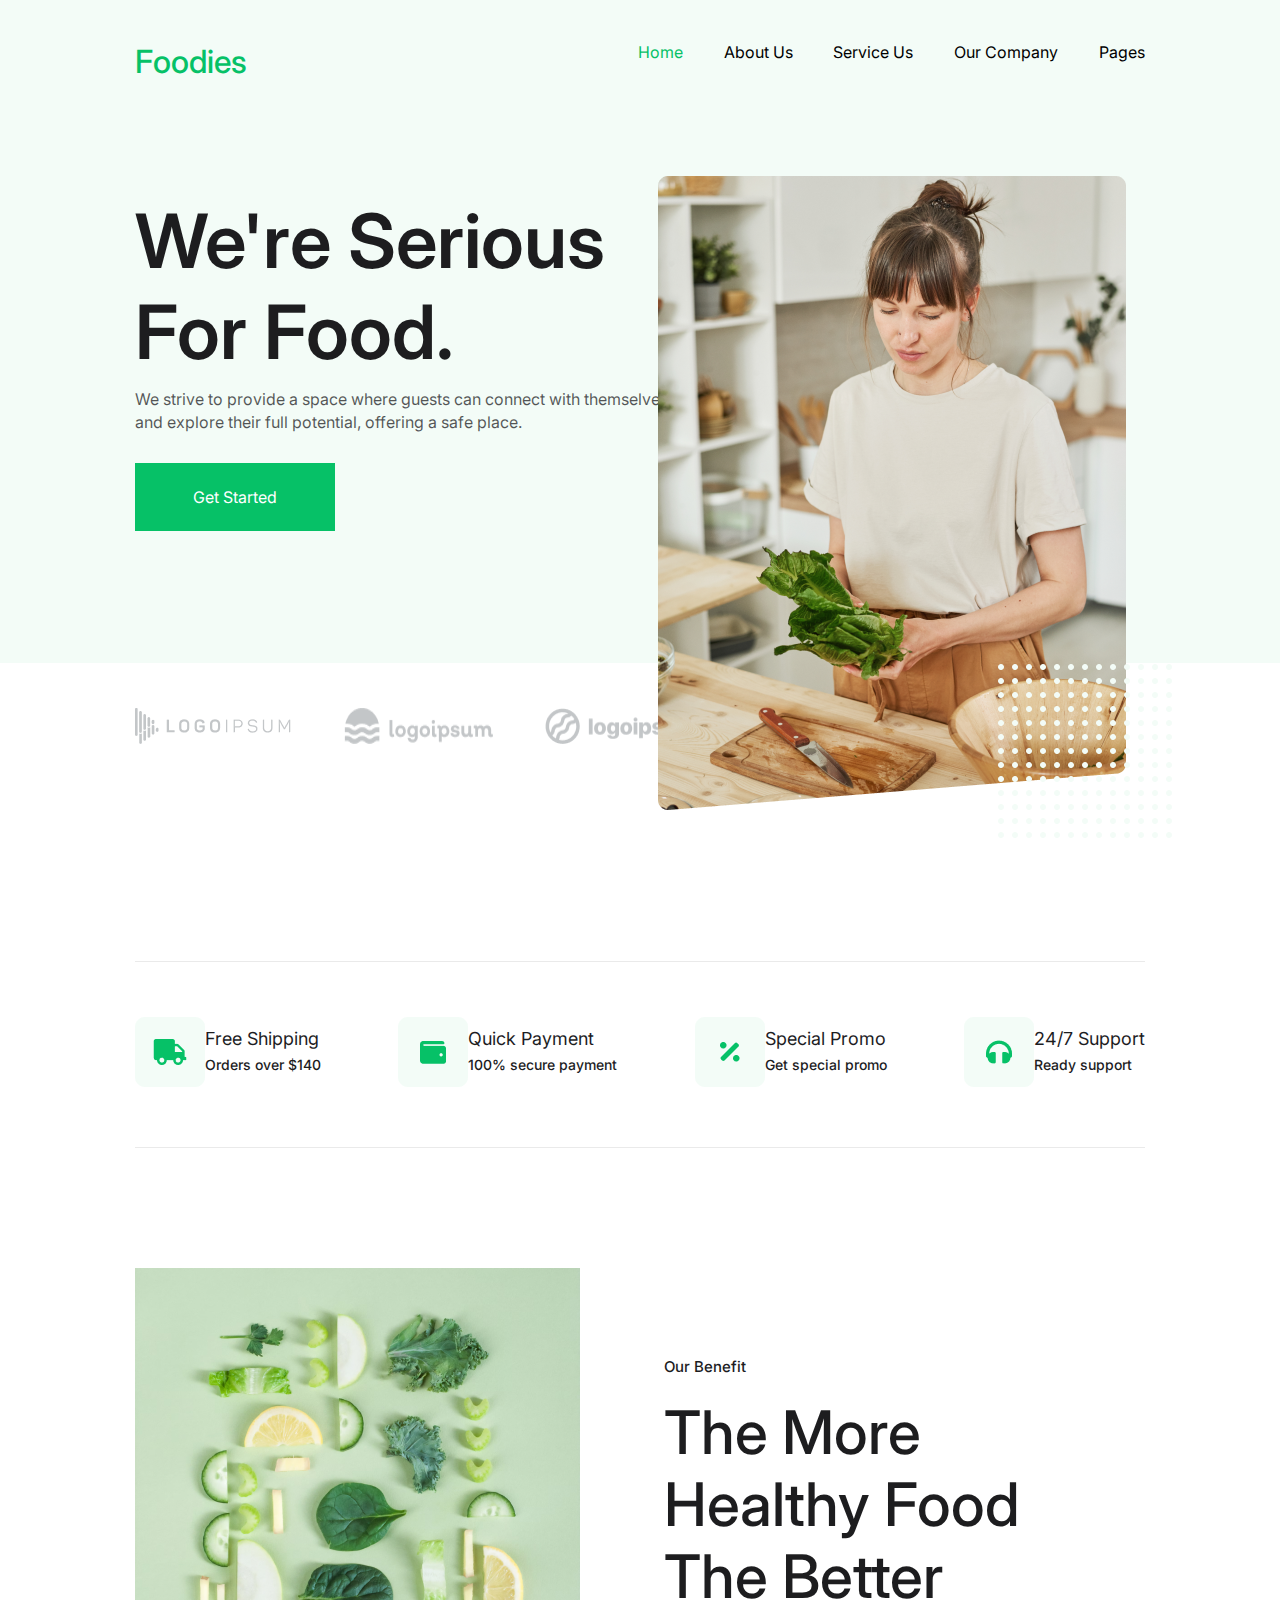
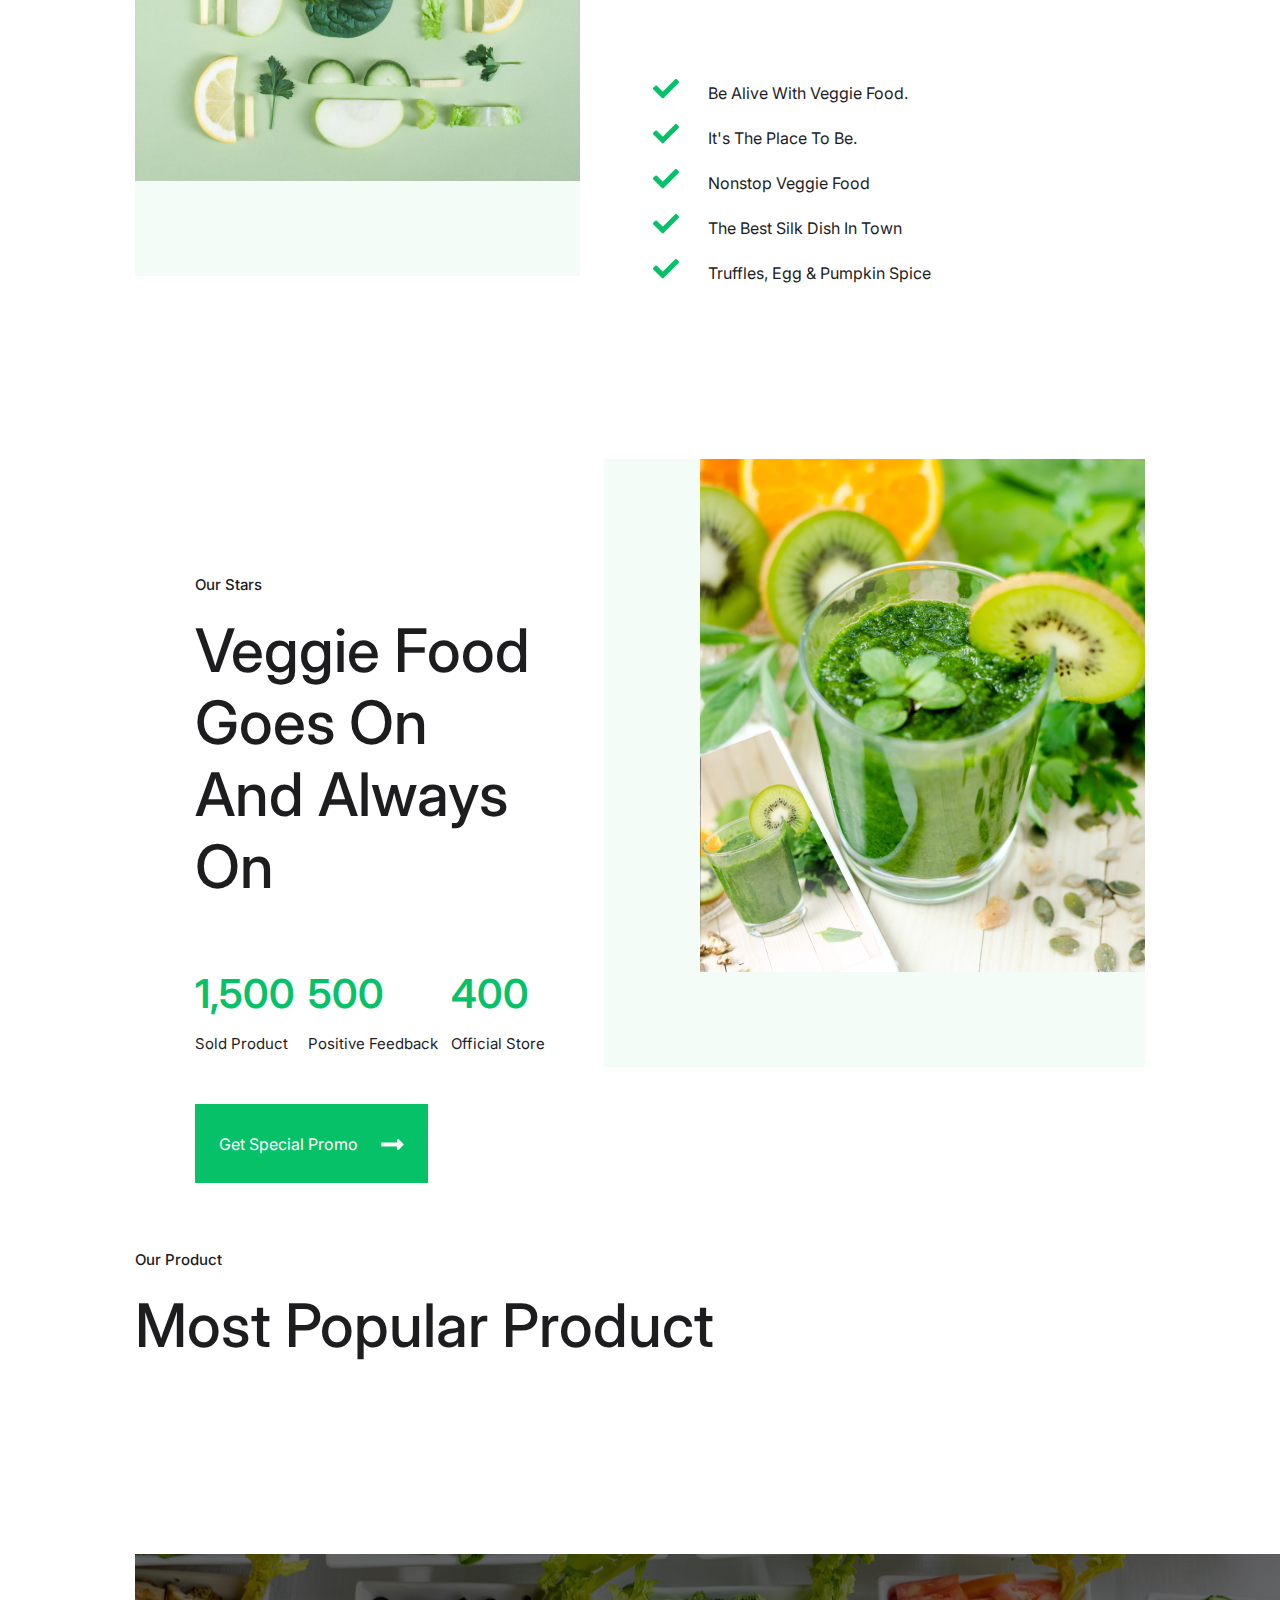
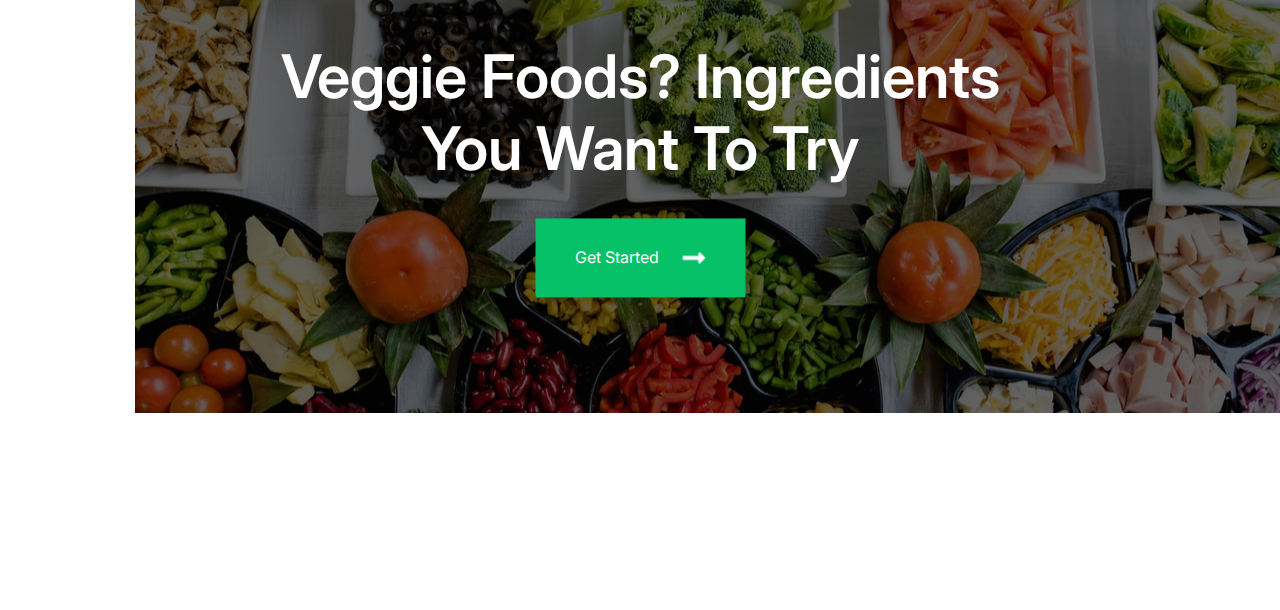
==== daily_task_06-09-2024/index.html @ 91a48ac3 "6th september 50% done" ====
<!DOCTYPE html>
<html lang="en">
  <head>
    <meta charset="UTF-8" />
    <meta name="viewport" content="width=device-width, initial-scale=1.0" />
    <link rel="preconnect" href="https://fonts.googleapis.com" />
    <link rel="preconnect" href="https://fonts.gstatic.com" crossorigin />
    <link
      href="https://fonts.googleapis.com/css2?family=Inter:ital,opsz,wght@0,14..32,100..900;1,14..32,100..900&display=swap"
      rel="stylesheet"
    />

    <link rel="stylesheet" href="style.css" />
    <title>Foodies</title>
  </head>

  <body>
    <div class="background"></div>
    <!-- this gives the light blue background on hero  -->

    <!-- ****************** Hero section -->
    <div class="hero">
      <nav>
        <div class="logo">Foodies</div>
        <div class="siteNavigation">
          <ul>
            <li>Home</li>
            <li>About Us</li>
            <li>Service Us</li>
            <li>Our Company</li>
            <li>Pages</li>
          </ul>
        </div>
      </nav>

      <div class="heroContent">
        <div class="heroLeftSide">
          <h1>We're Serious For Food.</h1>
          <p>
            We strive to provide a space where guests can connect with
            themselves and explore their full potential, offering a safe place.
          </p>
          <button>Get Started</button>

          <div class="brandLogos">
            <img src="./assets/Group-1.png" alt="" />
            <img src="./assets/Group-2.png" alt="" />
            <img src="./assets/Group-3.png" alt="" />
          </div>
        </div>

        <div class="heroRightSide">
          <div class="imageContainer">
            <img src="./assets/woman-cooking.png" alt="" id="cookingWoman" />
            <div>
              <img src="./assets/Polcadot.png" alt="" id="dots" />
            </div>
          </div>
          <div>
            <!-- this area is for rating over the hero image -->
          </div>
          <div></div>
          <div></div>
        </div>
      </div>
    </div>

    <!-- ****************** Feature section -->
    <div class="features">
      <div class="singleFeature">
        <div>
          <img src="./assets/Icon-truck.png" alt="" />
        </div>
        <div>
          <h3 class="featureHead">Free Shipping</h3>
          <p>Orders over $140</p>
        </div>
      </div>

      <div class="singleFeature">
        <div><img src="./assets/Icon-wallet.png" alt="" /></div>
        <div>
          <h3 class="featureHead">Quick Payment</h3>
          <p>100% secure payment</p>
        </div>
      </div>

      <div class="singleFeature">
        <div><img src="./assets/Icon-percentage.png" alt="" /></div>
        <div>
          <h3 class="featureHead">Special Promo</h3>
          <p>Get special promo</p>
        </div>
      </div>

      <div class="singleFeature">
        <div><img src="./assets/Icon-headphone.png" alt="" /></div>
        <div>
          <h3 class="featureHead">24/7 Support</h3>
          <p>Ready support</p>
        </div>
      </div>
    </div>

    <!-- ****************** Our Benefit Section -->
    <div class="ourBenefit">
      <div class="benefitLeft">
        <img src="./assets/food-ourBenefit.png" alt="" />
      </div>
      <div class="benefitRight">
        <p class="sectionName">Our Benefit</p>
        <h2 class="sectionHead">The More Healthy Food The Better</h2>
        <ul class="sectionPoints">
          <li>Be Alive With Veggie Food.</li>
          <li>It's The Place To Be.</li>
          <li>Nonstop Veggie Food</li>
          <li>The Best Silk Dish In Town</li>
          <li>Truffles, Egg & Pumpkin Spice</li>
        </ul>
      </div>
    </div>

    <!-- ****************** Our Stars Section -->
    <div class="ourStars">
      <div class="starsRight">
        <img src="./assets/food-ourStars.png" alt="" />
      </div>
      <div class="starsLeft">
        <p class="sectionName">Our Stars</p>
        <h2 class="sectionHead">Veggie Food Goes On And Always On</h2>
        <div class="productAndFeedback">
          <div>
            <p class="feedbackHighlight">1,500</p>
            <p class="feedbackText">Sold Product</p>
          </div>

          <div>
            <p class="feedbackHighlight">500</p>
            <p class="feedbackText">Positive Feedback</p>
          </div>

          <div>
            <p class="feedbackHighlight">400</p>
            <p class="feedbackText">Official Store</p>
          </div>
        </div>
        <button class="getPromoBtn">Get Special Promo</button>
      </div>
    </div>

    <!-- ****************** Our Features Section -->
    <div class="ourFeature"></div>

    <!-- ****************** Our Product Section -->
    <div class="ourProduct">
      <p class="sectionName">Our Product</p>
      <h2 class="sectionHead">Most Popular Product</h2>

      <!-- $$$$$$$ ami eikhane kaj kortesi ekhn -->
    </div>

    <!-- ****************** Before Footer -->
    <div class="beforeFooterAd">
      <img src="./assets/veggie-banner.png" alt="" />
      <div class="bannerContent">
        <p class="footerAdText">Veggie Foods? Ingredients You Want To Try</p>
        <div>
          <button>Get Started</button>
        </div>
      </div>
    </div>
  </body>
</html>
---- daily_task_06-09-2024/style.css ----
:root {
  --primaryColor: #06c167;
  --backgroundColor: #f3fcf7;
  --textColor: #1d1d1f;
  --landingWidth: 73.12rem;
}

* {
  margin: 0;
  padding: 0;
  font-family: Inter, sans-serif;
  z-index: 50;
}

body {
  margin: 2.63rem 8.44rem;
}

.background {
  background-color: var(--backgroundColor);
  /* background-size: 100% 41.4375rem; */
  position: absolute;
  top: 0;
  left: 0;
  height: 41.4375rem;
  width: 100%;
  z-index: 0;
}

/* ************************* primary setup end */

/* ************************* navbar styling start */
nav {
  display: flex;
  justify-content: space-between;
}

.logo {
  font-weight: 500;
  font-size: 2rem;
  color: var(--primaryColor);
}

.siteNavigation ul {
  display: flex;
  list-style: none;
  font-weight: 400;
  font-size: 1rem;
  width: 31.69rem;
  justify-content: space-between;
}

li {
  cursor: pointer;
}

li:nth-child(1) {
  color: var(--primaryColor);
}
/* ************************* nav styling ends here */

/* ************************* hero styling start here */

.hero {
  height: 49.875rem;
  max-width: var(--landingWidth);
  margin: 0 auto;
}

.heroContent {
  display: flex;
}

.heroLeftSide {
  width: 50%;
}

.heroContent h1 {
  width: 33.3125rem;
  font-size: 4.6875rem;
  font-style: normal;
  font-weight: 600;
  color: var(--textColor);
  margin-top: 7.12rem;
}

.heroContent p {
  width: 33.3125rem;
  color: rgba(29, 29, 31, 0.75);
  font-family: Inter;
  font-size: 1rem;
  font-style: normal;
  font-weight: 400;
  line-height: 142.4%; /* 1.424rem */

  margin: 0.69rem 0 1.87rem;
}

.heroContent button {
  border: none;

  /* button background */
  background-color: var(--primaryColor);
  width: 12.5rem;
  height: 4.25rem;
  flex-shrink: 0;

  /* button text */
  color: #fff;
  font-family: Inter;
  font-size: 1rem;
  font-style: normal;
  font-weight: 400;
  line-height: normal;
}

.heroContent button:hover {
  cursor: pointer;
}

.brandLogos {
  width: 35rem;
  display: flex;
  justify-content: space-between;
  margin: 8.19rem 0 3.32rem 0;
  padding: 2.88rem 0;
}

.heroRightSide {
  width: 50%;
}

.imageContainer {
  /* width: 100%; */
  width: 29.25rem;
  height: 39.625rem;
  flex-shrink: 0;
  width: fit-content;
  margin: 5.94rem auto;
}

#cookingWoman {
  /* z-index: 20; */
  flex-shrink: 0;
}

#dots {
  /* background-color: #06c167; */
  z-index: 30;
  position: relative;

  top: auto;
  left: 340px;
  /* right: -50px; */
  bottom: 150px;
}

/* ************************* hero styling ends here */

.features {
  max-width: var(--landingWidth);
  margin: 7.53rem auto;
  height: 11.5625rem;
  flex-shrink: 0;
  border-top: 1.5px solid #70707026;
  border-bottom: 1.5px solid #70707026;

  display: flex;
  justify-content: space-between;
  align-items: center;
}

.singleFeature {
  display: flex;
  align-items: center;
  color: var(--textColor);
}

.singleFeature p {
  font-size: 0.875rem;
  font-weight: 500;
  margin: 0.44rem 0;
}

.featureHead {
  font-size: 1.125rem;
  font-weight: 400;
}

/* ************************* hero styling ends here */

/* ************************* benefit styling starts here */
.ourBenefit {
  max-width: var(--landingWidth);
  margin: 0 auto;
  height: 38rem;
  display: flex;
}

.benefitLeft {
  width: 46.5%;
  height: 100%;
  background-color: var(--backgroundColor);
}

.benefitLeft img {
  display: flex;
  margin: 0 auto;
}

.benefitRight {
  width: 53.5%;
  margin: 5.56rem 5.25rem;
}

.sectionName {
  color: var(--textColor);
  font-family: Inter;
  font-size: 0.9375rem;
  font-style: normal;
  font-weight: 500;
  line-height: normal;
}

.sectionHead {
  color: #1d1d1f;
  font-family: Inter;
  font-size: 3.75rem;
  font-style: normal;
  font-weight: 500;
  line-height: normal;

  margin: 1.25rem 0 4.19rem 0;
  /* width: 33.5625rem; */
}

.sectionPoints li {
  color: #1d1d1f;
  font-size: 1rem;
  font-weight: 400;

  margin: 1.31rem 1.38rem;
  list-style: url("./assets/Icon-awesome-check.png");
  padding-left: 1.38rem;
}

.sectionPoints li ::marker {
  margin: 50px;
}
/* ************************* benefit styling ends here */

/* ************************* stars styling starts here */
.ourStars {
  max-width: var(--landingWidth);
  margin: 11.44rem auto;
  height: 38rem;
  display: flex;
  flex-direction: row-reverse;
}

.starsRight {
  width: 33.8125rem;
  height: 38rem;
  background-color: var(--backgroundColor);
  flex-shrink: 0;
}

.starsRight img {
  display: flex;
  margin-left: auto;
  width: 27.8125rem;
  height: 32.0625rem;
  flex-shrink: 0;
}

.starsLeft {
  width: 53.5%;
  margin: 7.25rem 3.69rem 3.44rem 3.75rem;
}

.productAndFeedback {
  display: flex;
  justify-content: space-between;
}

.feedbackHighlight {
  color: var(--primaryColor);
  font-size: 2.5rem;
  font-style: normal;
  font-weight: 600;
}

.feedbackText {
  color: var(--textColor);
  font-size: 0.9375rem;
  font-style: normal;
  font-weight: 400;

  margin-top: 1rem;
  margin-bottom: 3.19rem;
}

.getPromoBtn {
  border: none;

  width: 14.5625rem;
  height: 4.9375rem;
  flex-shrink: 0;

  background-color: var(--primaryColor);
  color: #fff;
  font-size: 1rem;
  font-style: normal;
  font-weight: 400;
}

.getPromoBtn::after,
.beforeFooterAd button::after {
  margin-left: 1.47rem;
  content: url("./assets/Icon-awesome-long-arrow-alt-right.png");
}

/* ************************* feature styling starts here */
.ourFeature {
  max-width: var(--landingWidth);
  background: #000;
}

/* ************************* Our Product styling starts here */
.ourProduct{
  max-width: var(--landingWidth);
  margin: 0 auto;
  
}


/* ************************* footer ad styling starts here */
.beforeFooterAd {
  max-width: var(--landingWidth);
  margin: 12.06rem auto;

  position: relative;
}

.footerAdText {
  color: #fff;

  text-align: center;
  font-size: 3.75rem;
  font-style: normal;
  font-weight: 600;
  width: 49.9375rem;
}

.bannerContent {
  position: absolute;
  top: 50%;
  left: 50%;
  transform: translate(-50%, -50%);
  margin: 0 auto;
  width: fit-content;
}

.beforeFooterAd button {
  color: #fff;
  background-color: var(--primaryColor);

  font-size: 1rem;
  font-style: normal;
  font-weight: 400;

  width: 13.125rem;
  height: 4.9375rem;
  flex-shrink: 0;
  border: none;

  display: flex;
  justify-content: center;
  align-items: center;
  margin: 2.13rem auto;
}
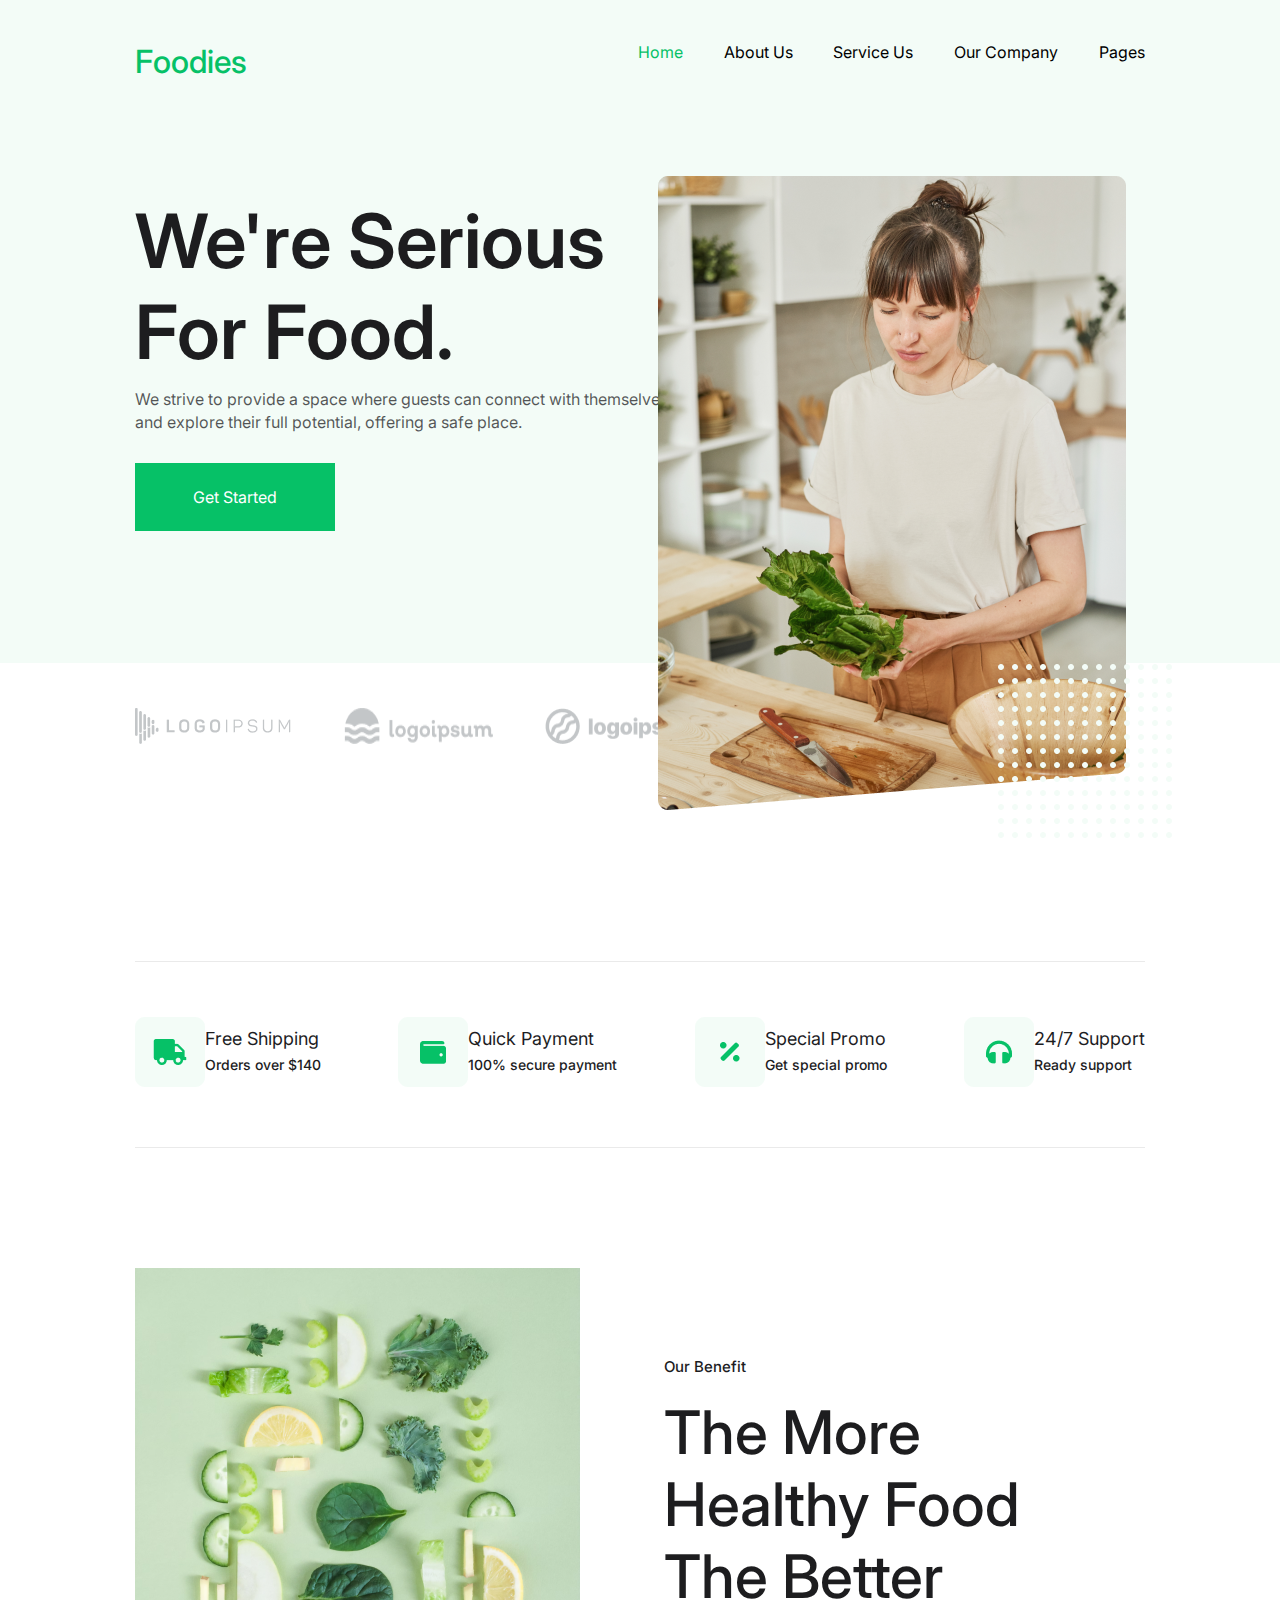
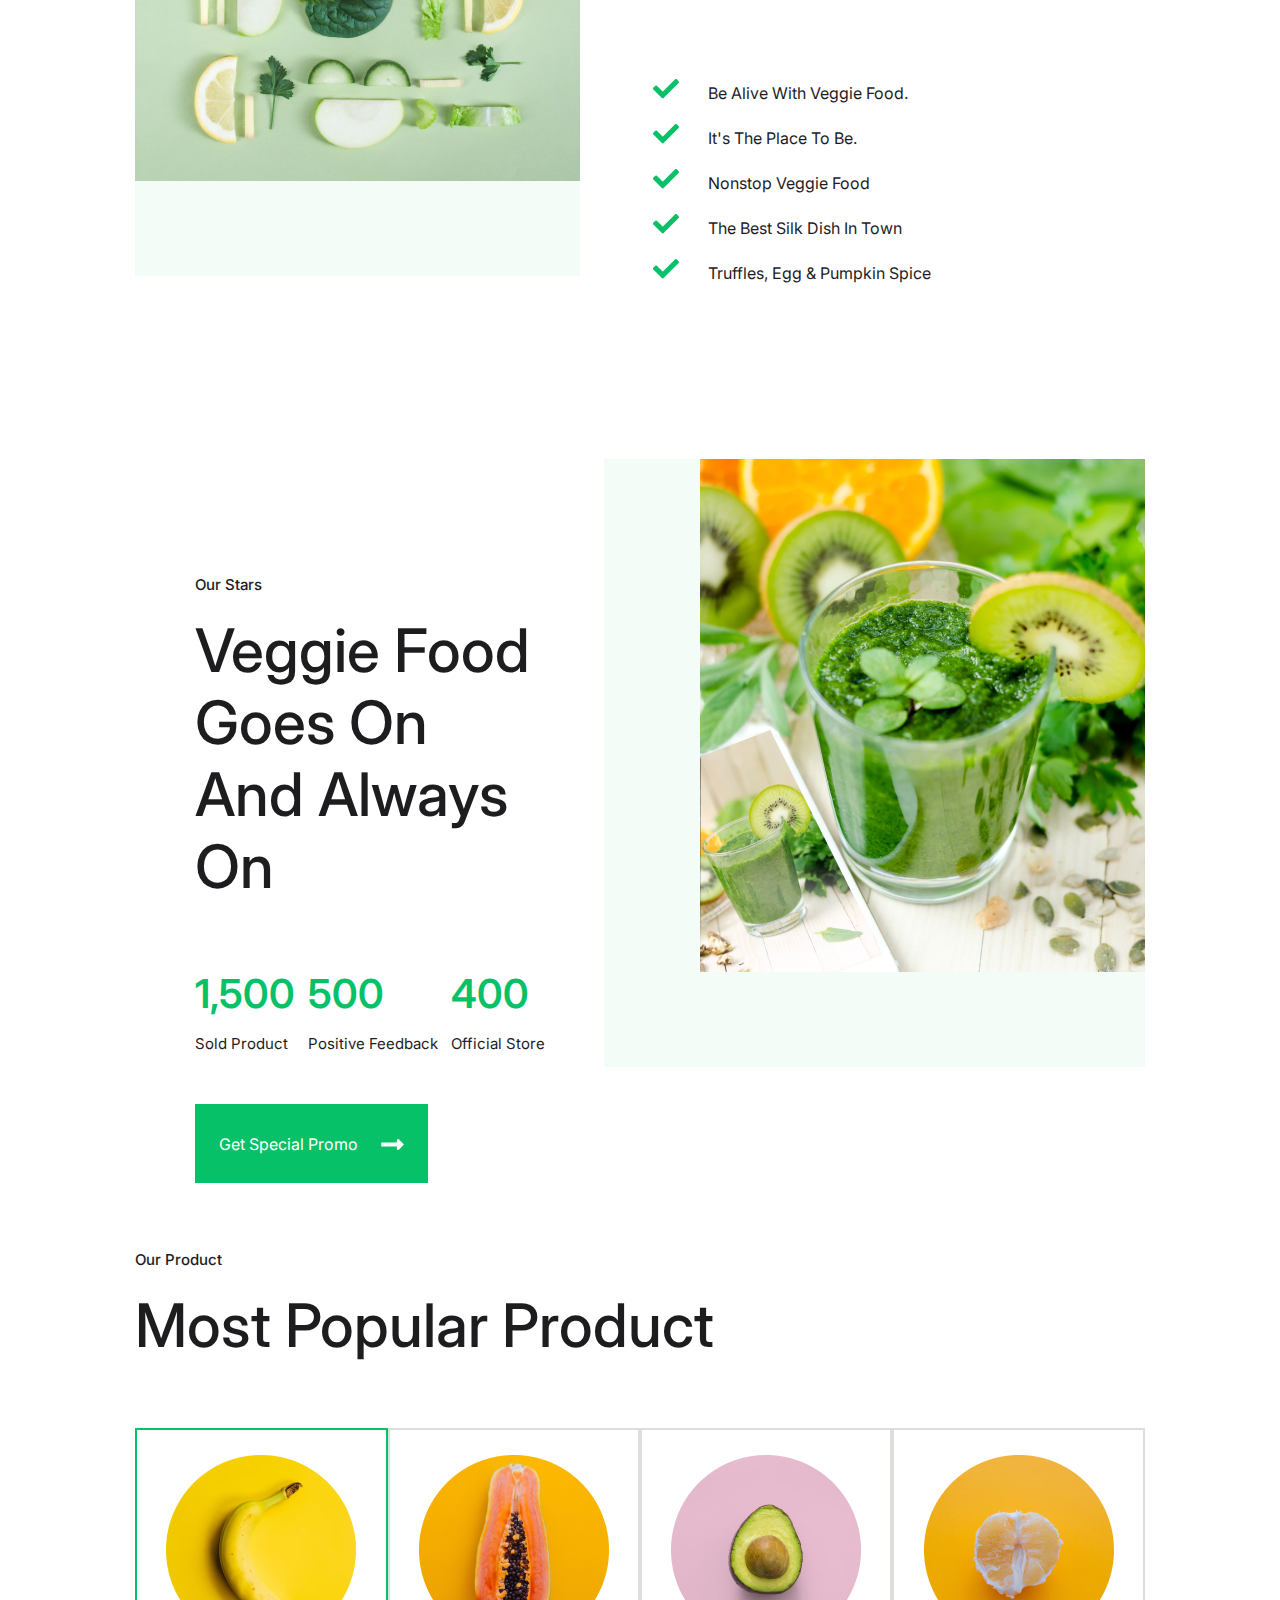
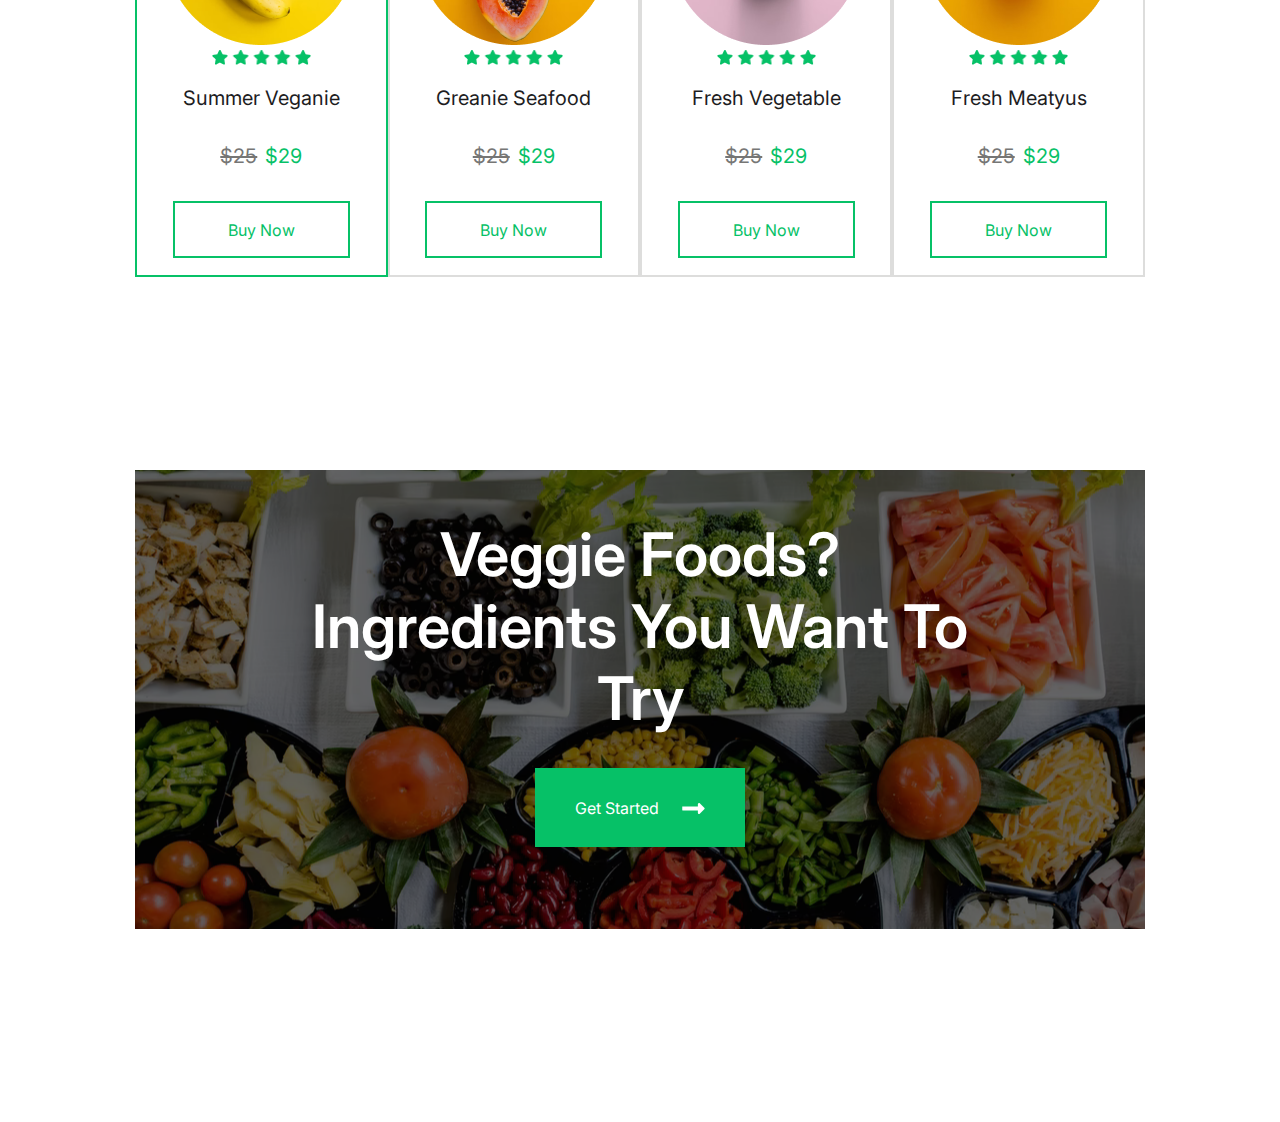
==== commit f6b1a003: "products styling done" ====
--- a/daily_task_06-09-2024/index.html
+++ b/daily_task_06-09-2024/index.html
@@ -155,13 +155,54 @@
     <div class="ourProduct">
       <p class="sectionName">Our Product</p>
       <h2 class="sectionHead">Most Popular Product</h2>
-
-      <!-- $$$$$$$ ami eikhane kaj kortesi ekhn -->
+      
+      <div class="products">
+        <div class="singleProduct">
+          <img src="./assets/banana-round.png" alt="" class="productImage">
+          <img src="./assets/Star.png" alt="" class="starIcon">
+          <p class="productName">Summer Veganie</p>
+          <p class="price">
+            <span class="oldPrice">$25</span><span class="presentPrice">$29</span>
+          </p>
+          <button class="buyBtn">Buy Now</button>
+        </div>
+
+        <div class="singleProduct">
+          <img src="./assets/papaya-round.png" alt="" class="productImage">
+          <img src="./assets/Star.png" alt="" class="starIcon">
+          <p class="productName">Greanie Seafood</p>
+          <p class="price">
+            <span class="oldPrice">$25</span><span class="presentPrice">$29</span>
+          </p>
+          <button class="buyBtn">Buy Now</button>
+        </div>
+
+        <div class="singleProduct">
+          <img src="./assets/avocado-round.png" alt="" class="productImage">
+          <img src="./assets/Star.png" alt="" class="starIcon">
+          <p class="productName">Fresh Vegetable</p>
+          <p class="price">
+            <span class="oldPrice">$25</span><span class="presentPrice">$29</span>
+          </p>
+          <button class="buyBtn">Buy Now</button>
+        </div>
+
+        <div class="singleProduct">
+          <img src="./assets/orange-round.png" alt="" class="productImage">
+          <img src="./assets/Star.png" alt="" class="starIcon">
+          <p class="productName">Fresh Meatyus</p>
+          <p class="price">
+            <span class="oldPrice">$25</span><span class="presentPrice">$29</span>
+          </p>
+          <button class="buyBtn">Buy Now</button>
+        </div>
+
+      </div>
     </div>
 
     <!-- ****************** Before Footer -->
     <div class="beforeFooterAd">
-      <img src="./assets/veggie-banner.png" alt="" />
+      <!-- <img src="./assets/veggie-banner.png" alt="" /> -->
       <div class="bannerContent">
         <p class="footerAdText">Veggie Foods? Ingredients You Want To Try</p>
         <div>
--- a/daily_task_06-09-2024/style.css
+++ b/daily_task_06-09-2024/style.css
@@ -327,12 +327,90 @@
 }
 
 /* ************************* Our Product styling starts here */
-.ourProduct{
+.ourProduct {
   max-width: var(--landingWidth);
   margin: 0 auto;
-  
-}
-
+}
+
+.products {
+  display: flex;
+  justify-content: space-between;
+}
+
+.singleProduct {
+  width: 16.875rem;
+  height: 27.8125rem;
+  border: 2px solid rgba(118, 118, 117, 0.25);
+
+  display: flex;
+  flex-direction: column;
+  justify-content: center;
+}
+
+/* ei css property ta arektu porte hobe */
+.singleProduct:nth-child(1){
+  border: 2px solid var(--primaryColor);
+}
+
+.productImage {
+  width: 11.875rem;
+  height: 11.875rem;
+  margin: 1.56rem auto 0;
+}
+
+.starIcon {
+  width: 6.20181rem;
+  height: 0.91131rem;
+  flex-shrink: 0;
+  margin: 0.31rem auto;
+}
+
+.productName {
+  color: var(--textColor);
+  font-size: 1.25rem;
+  font-style: normal;
+  font-weight: 400;
+  margin: auto;
+}
+
+.price {
+  display: flex;
+  gap: 0.5rem;
+  margin: auto;
+}
+
+.oldPrice {
+  color: #767675;
+  text-decoration: line-through;
+  font-size: 1.25rem;
+  font-style: normal;
+  font-weight: 400;
+}
+
+.presentPrice {
+  color: var(--primaryColor);
+  font-size: 1.25rem;
+  font-style: normal;
+  font-weight: 400;
+}
+
+.buyBtn {
+  width: 11.0625rem;
+  height: 3.5625rem;
+
+  font-size: 1rem;
+  font-style: normal;
+  font-weight: 400;
+
+  color: var(--primaryColor);
+  background-color: #fff;
+  border: 2px solid var(--primaryColor);
+
+  display: flex;
+  align-items: center;
+  justify-content: center;
+  margin: auto;
+}
 
 /* ************************* footer ad styling starts here */
 .beforeFooterAd {
@@ -340,6 +418,20 @@
   margin: 12.06rem auto;
 
   position: relative;
+  background-image: url("./assets/veggie-banner.png");
+  max-width: 73.125rem;
+  min-height: 28.6875rem;
+
+  display: flex;
+  flex-direction: column;
+  justify-content: center;
+}
+
+.bannerContent {
+  margin: auto;
+
+  align-items: center;
+  width: fit-content;
 }
 
 .footerAdText {
@@ -349,16 +441,9 @@
   font-size: 3.75rem;
   font-style: normal;
   font-weight: 600;
-  width: 49.9375rem;
-}
-
-.bannerContent {
-  position: absolute;
-  top: 50%;
-  left: 50%;
-  transform: translate(-50%, -50%);
-  margin: 0 auto;
-  width: fit-content;
+  margin-left: 11rem;
+  margin-right: 11rem;
+  /* width: 49.9375rem; */
 }
 
 .beforeFooterAd button {
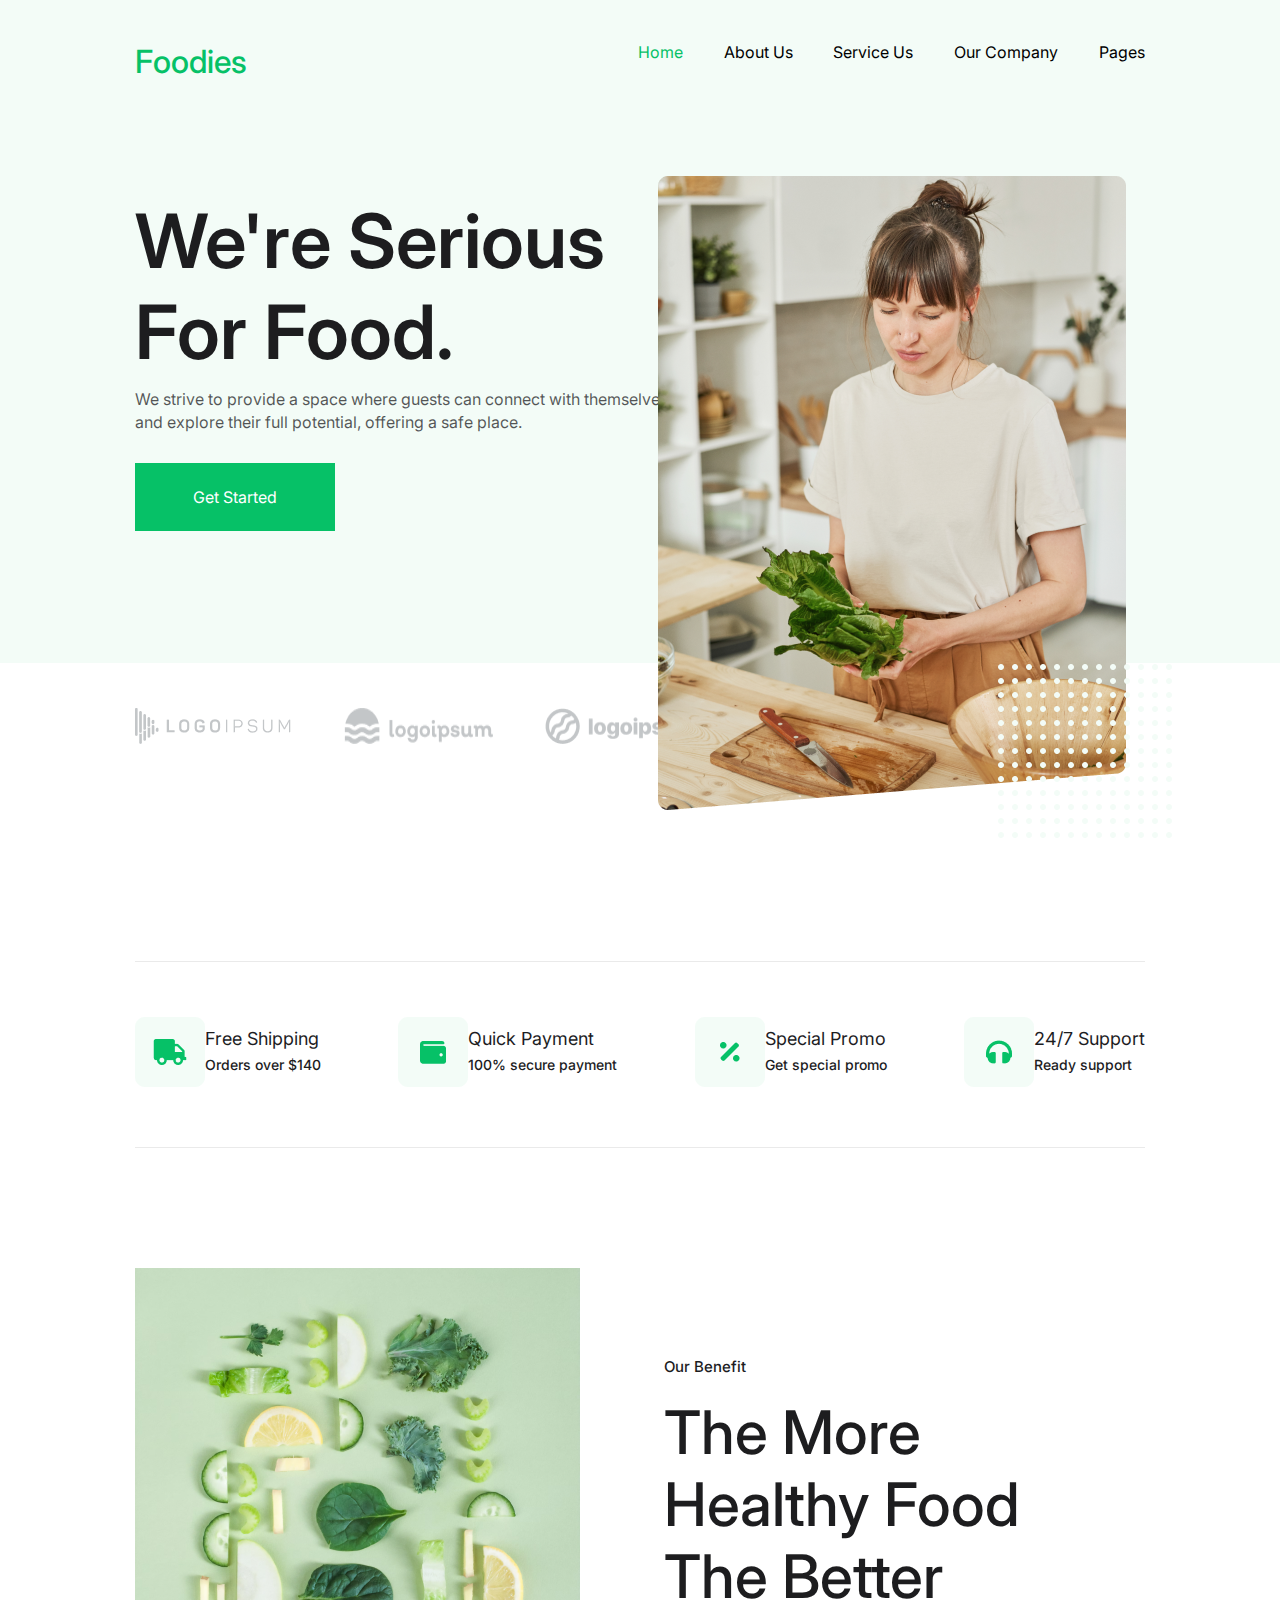
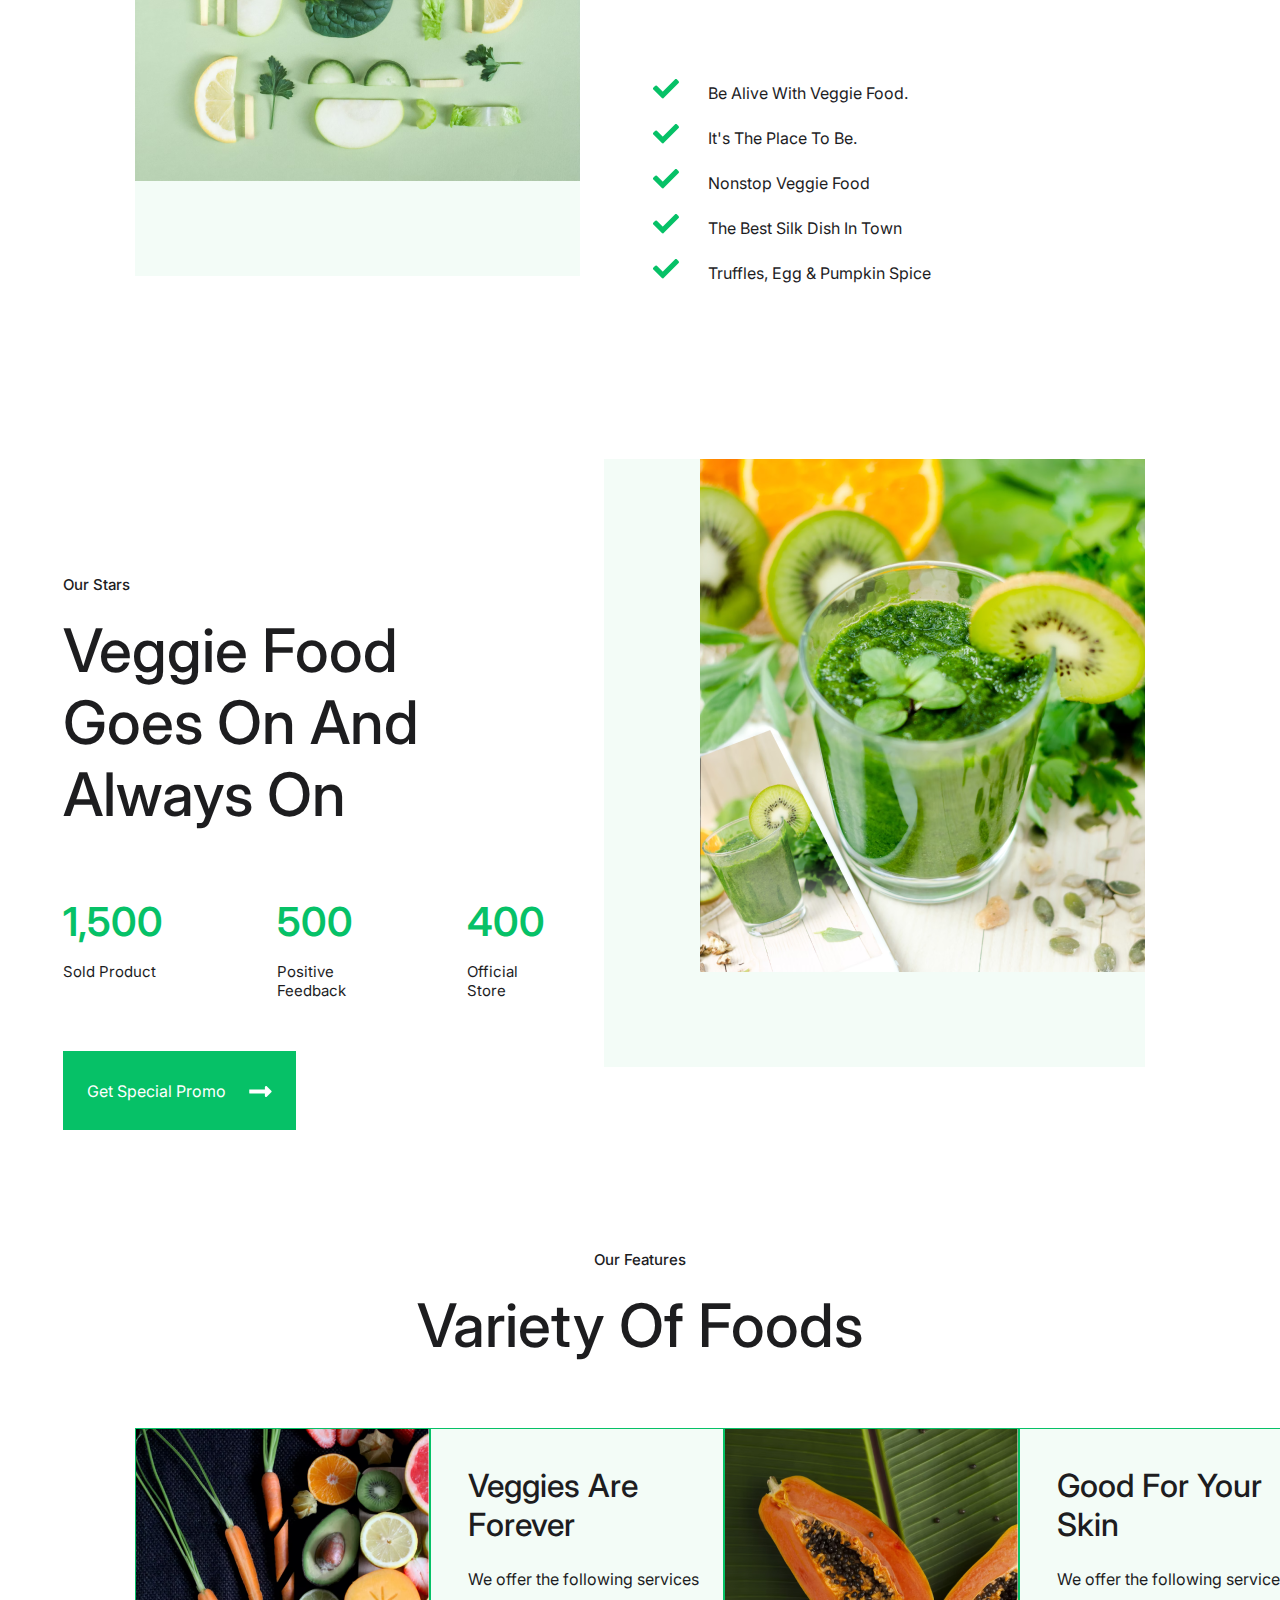
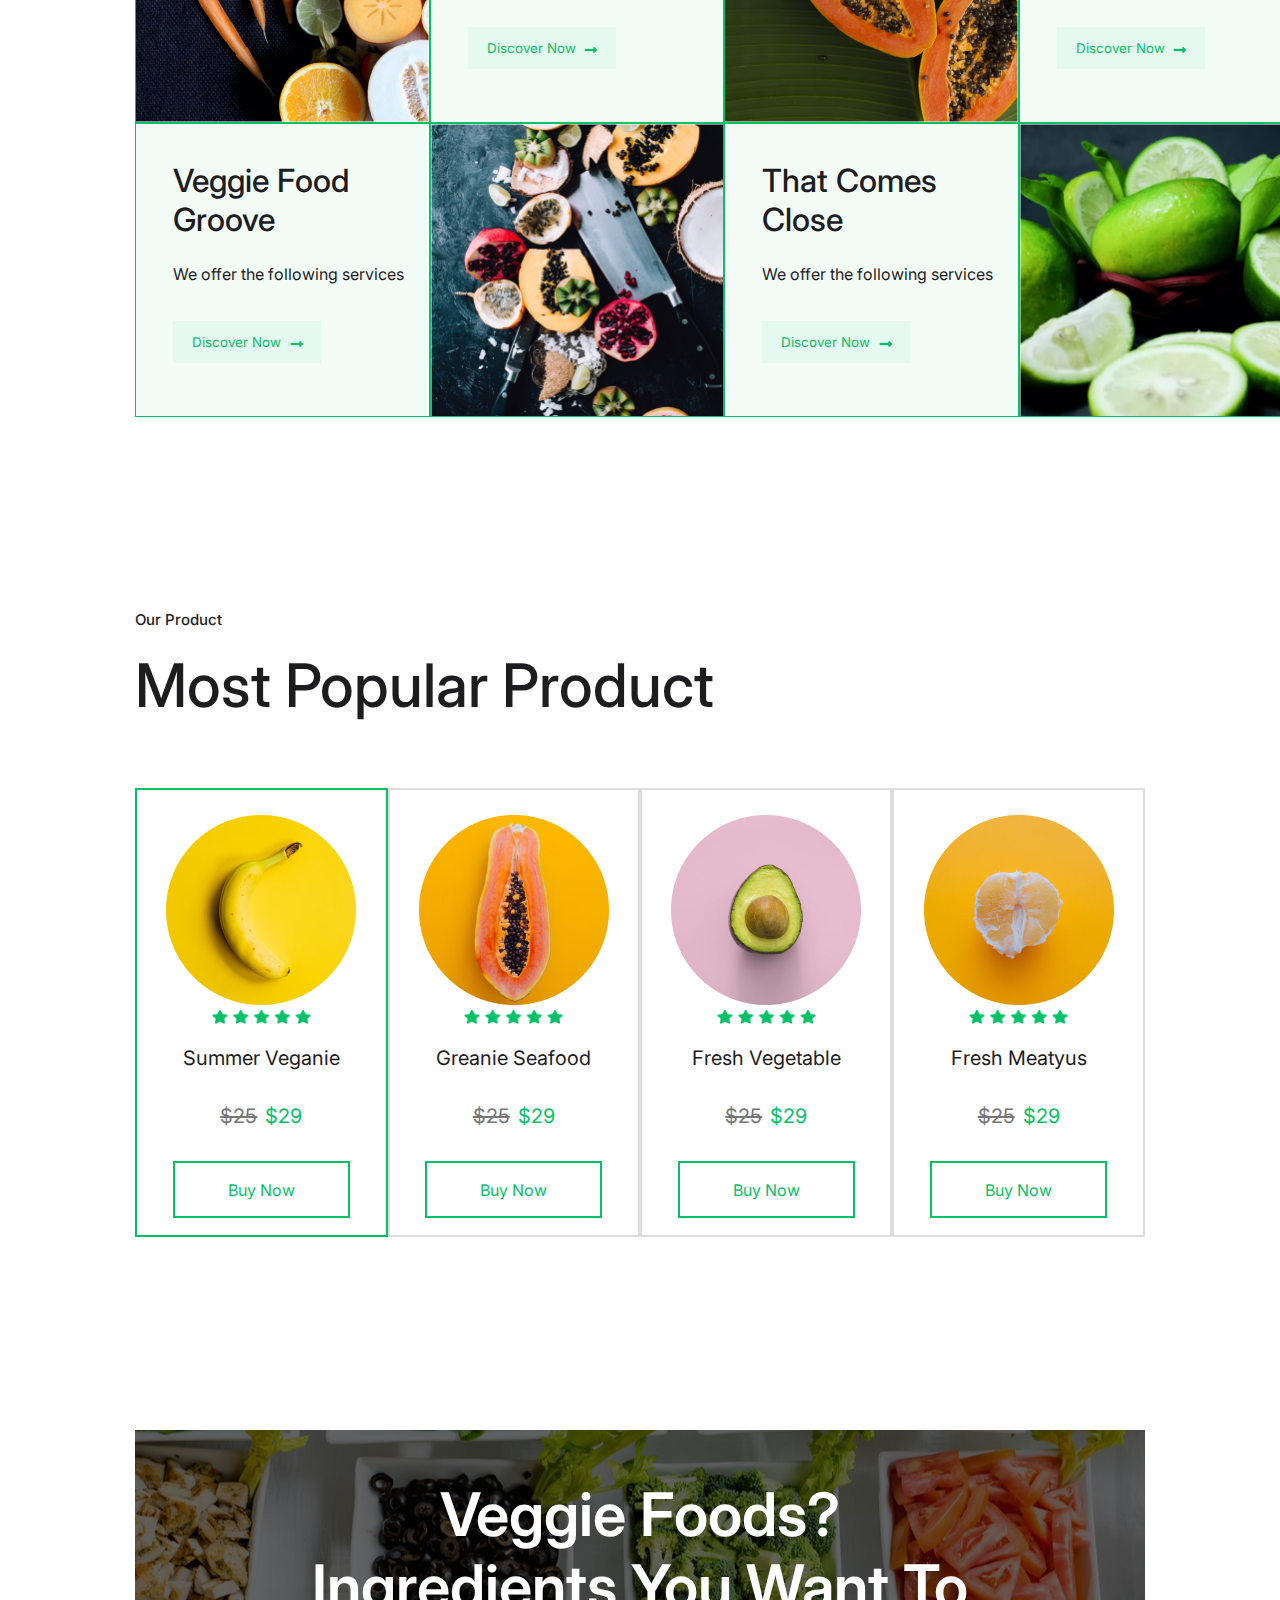
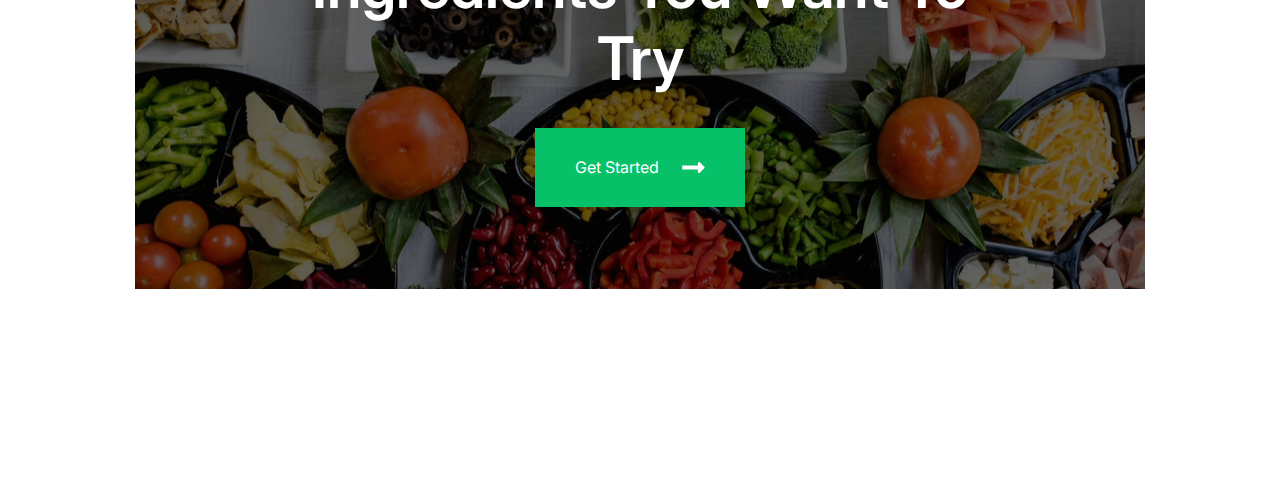
==== commit e7b4528a: "all done except footer" ====
--- a/daily_task_06-09-2024/index.html
+++ b/daily_task_06-09-2024/index.html
@@ -149,54 +149,110 @@
     </div>
 
     <!-- ****************** Our Features Section -->
-    <div class="ourFeature"></div>
+    <div class="ourFeature">
+      <p class="sectionName">Our Features</p>
+      <h2 class="sectionHead">Variety Of Foods</h2>
+
+      <div class="featureContainer">
+        <div>
+          <div class="singleFoodFeature first">
+            <div class="foodFeatureImage">
+              <img src="./assets/veggie-square.png" alt="" />
+            </div>
+            <div class="foodFeatureDescription">
+              <h3>Veggies Are Forever</h3>
+              <p>We offer the following services</p>
+              <button class="discoverNowBtn">Discover Now</button>
+            </div>
+          </div>
+
+          <div class="singleFoodFeature second">
+            <div class="foodFeatureImage">
+              <img src="./assets/papaya-square.png" alt="" />
+            </div>
+            <div class="foodFeatureDescription">
+              <h3>Good For Your Skin</h3>
+              <p>We offer the following services</p>
+              <button class="discoverNowBtn">Discover Now</button>
+            </div>
+          </div>
+        </div>
+
+        <div>
+          <div class="singleFoodFeature third">
+            <div class="foodFeatureImage">
+              <img src="./assets/fruits-square.png" alt="" />
+            </div>
+            <div class="foodFeatureDescription">
+              <h3>Veggie Food Groove</h3>
+              <p>We offer the following services</p>
+              <button class="discoverNowBtn">Discover Now</button>
+            </div>
+          </div>
+
+          <div class="singleFoodFeature fourth">
+            <div class="foodFeatureImage">
+              <img src="./assets/lemon-square.png" alt="" />
+            </div>
+            <div class="foodFeatureDescription">
+              <h3>That Comes Close</h3>
+              <p>We offer the following services</p>
+              <button class="discoverNowBtn">Discover Now</button>
+            </div>
+          </div>
+        </div>
+      </div>
+    </div>
 
     <!-- ****************** Our Product Section -->
     <div class="ourProduct">
       <p class="sectionName">Our Product</p>
       <h2 class="sectionHead">Most Popular Product</h2>
-      
+
       <div class="products">
         <div class="singleProduct">
-          <img src="./assets/banana-round.png" alt="" class="productImage">
-          <img src="./assets/Star.png" alt="" class="starIcon">
+          <img src="./assets/banana-round.png" alt="" class="productImage" />
+          <img src="./assets/Star.png" alt="" class="starIcon" />
           <p class="productName">Summer Veganie</p>
           <p class="price">
-            <span class="oldPrice">$25</span><span class="presentPrice">$29</span>
-          </p>
-          <button class="buyBtn">Buy Now</button>
-        </div>
-
-        <div class="singleProduct">
-          <img src="./assets/papaya-round.png" alt="" class="productImage">
-          <img src="./assets/Star.png" alt="" class="starIcon">
+            <span class="oldPrice">$25</span
+            ><span class="presentPrice">$29</span>
+          </p>
+          <button class="buyBtn">Buy Now</button>
+        </div>
+
+        <div class="singleProduct">
+          <img src="./assets/papaya-round.png" alt="" class="productImage" />
+          <img src="./assets/Star.png" alt="" class="starIcon" />
           <p class="productName">Greanie Seafood</p>
           <p class="price">
-            <span class="oldPrice">$25</span><span class="presentPrice">$29</span>
-          </p>
-          <button class="buyBtn">Buy Now</button>
-        </div>
-
-        <div class="singleProduct">
-          <img src="./assets/avocado-round.png" alt="" class="productImage">
-          <img src="./assets/Star.png" alt="" class="starIcon">
+            <span class="oldPrice">$25</span
+            ><span class="presentPrice">$29</span>
+          </p>
+          <button class="buyBtn">Buy Now</button>
+        </div>
+
+        <div class="singleProduct">
+          <img src="./assets/avocado-round.png" alt="" class="productImage" />
+          <img src="./assets/Star.png" alt="" class="starIcon" />
           <p class="productName">Fresh Vegetable</p>
           <p class="price">
-            <span class="oldPrice">$25</span><span class="presentPrice">$29</span>
-          </p>
-          <button class="buyBtn">Buy Now</button>
-        </div>
-
-        <div class="singleProduct">
-          <img src="./assets/orange-round.png" alt="" class="productImage">
-          <img src="./assets/Star.png" alt="" class="starIcon">
+            <span class="oldPrice">$25</span
+            ><span class="presentPrice">$29</span>
+          </p>
+          <button class="buyBtn">Buy Now</button>
+        </div>
+
+        <div class="singleProduct">
+          <img src="./assets/orange-round.png" alt="" class="productImage" />
+          <img src="./assets/Star.png" alt="" class="starIcon" />
           <p class="productName">Fresh Meatyus</p>
           <p class="price">
-            <span class="oldPrice">$25</span><span class="presentPrice">$29</span>
-          </p>
-          <button class="buyBtn">Buy Now</button>
-        </div>
-
+            <span class="oldPrice">$25</span
+            ><span class="presentPrice">$29</span>
+          </p>
+          <button class="buyBtn">Buy Now</button>
+        </div>
       </div>
     </div>
 
@@ -210,5 +266,8 @@
         </div>
       </div>
     </div>
+
+    <!-- ****************** Footer -->
+    <footer></footer>
   </body>
 </html>
--- a/daily_task_06-09-2024/style.css
+++ b/daily_task_06-09-2024/style.css
@@ -275,12 +275,14 @@
 
 .starsLeft {
   width: 53.5%;
-  margin: 7.25rem 3.69rem 3.44rem 3.75rem;
+  margin: 7.25rem 3.69rem 3.44rem 0;
 }
 
 .productAndFeedback {
   display: flex;
   justify-content: space-between;
+  justify-content: start;
+  gap: 7.13rem;
 }
 
 .feedbackHighlight {
@@ -288,6 +290,7 @@
   font-size: 2.5rem;
   font-style: normal;
   font-weight: 600;
+  text-align: center;
 }
 
 .feedbackText {
@@ -323,7 +326,77 @@
 /* ************************* feature styling starts here */
 .ourFeature {
   max-width: var(--landingWidth);
-  background: #000;
+  margin: 0 auto;
+  text-align: center;
+
+  margin-bottom: 12.05rem;
+}
+
+.featureContainer div {
+  display: flex;
+  /* flex-direction: row; */
+}
+
+.singleFoodFeature {
+  display: flex;
+}
+
+.foodFeatureImage {
+  width: 18.28125rem;
+  height: 18.28125rem;
+  flex-shrink: 0;
+  border: 1.5px solid var(--primaryColor);
+}
+
+.foodFeatureDescription {
+  width: 18.28125rem;
+  height: 18.28125rem;
+  flex-shrink: 0;
+  border: 1.5px solid var(--primaryColor);
+
+  color: var(--textColor);
+  background-color: var(--backgroundColor);
+  font-style: normal;
+  text-align: left;
+
+  display: flex;
+  flex-direction: column;
+}
+
+.third,.fourth{
+  display: flex;
+  flex-direction: row-reverse;
+}
+
+.foodFeatureDescription h3 {
+  font-size: 2rem;
+  font-weight: 500;
+  margin-top: 2.31rem;
+  margin-left: 2.34rem;
+}
+
+.foodFeatureDescription p {
+  font-size: 1rem;
+  font-weight: 4 00;
+  margin-top: 1.56rem;
+  margin-left: 2.34rem;
+  margin-bottom: 2.37rem;
+}
+
+.discoverNowBtn {
+  width: 9.25rem;
+  height: 2.625rem;
+  flex-shrink: 0;
+  color: var(--primaryColor);
+  background-color: #e6f9f0;
+  border: none;
+  margin-left: 2.34rem;
+  cursor: pointer;
+}
+
+.discoverNowBtn::after{
+  content: url('./assets/Icon-long-arrow-green-right.png');
+  margin-left: 0.55rem;
 }
 
 /* ************************* Our Product styling starts here */
@@ -348,7 +421,7 @@
 }
 
 /* ei css property ta arektu porte hobe */
-.singleProduct:nth-child(1){
+.singleProduct:nth-child(1) {
   border: 2px solid var(--primaryColor);
 }
 
@@ -464,3 +537,7 @@
   align-items: center;
   margin: 2.13rem auto;
 }
+
+/* ************************* footer ad styling ends here */
+
+/* ************************* footer styling starts here */
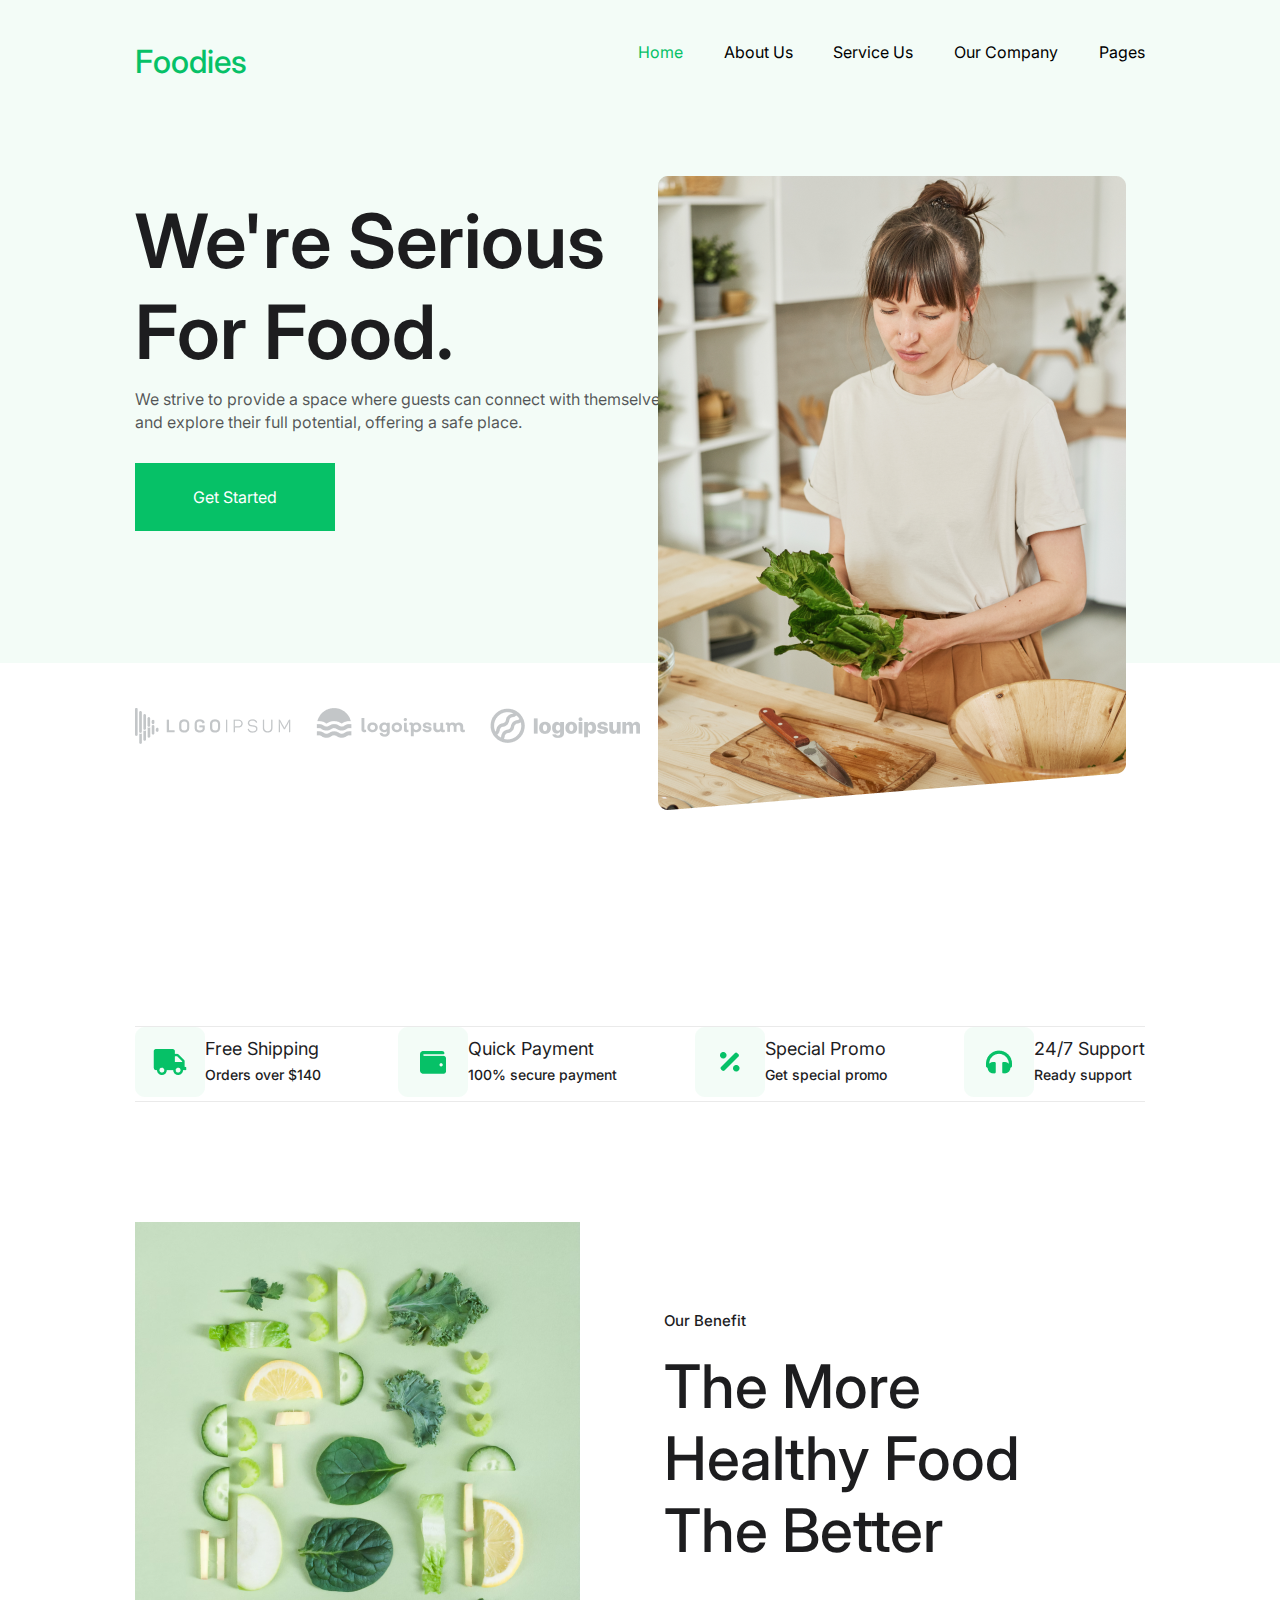
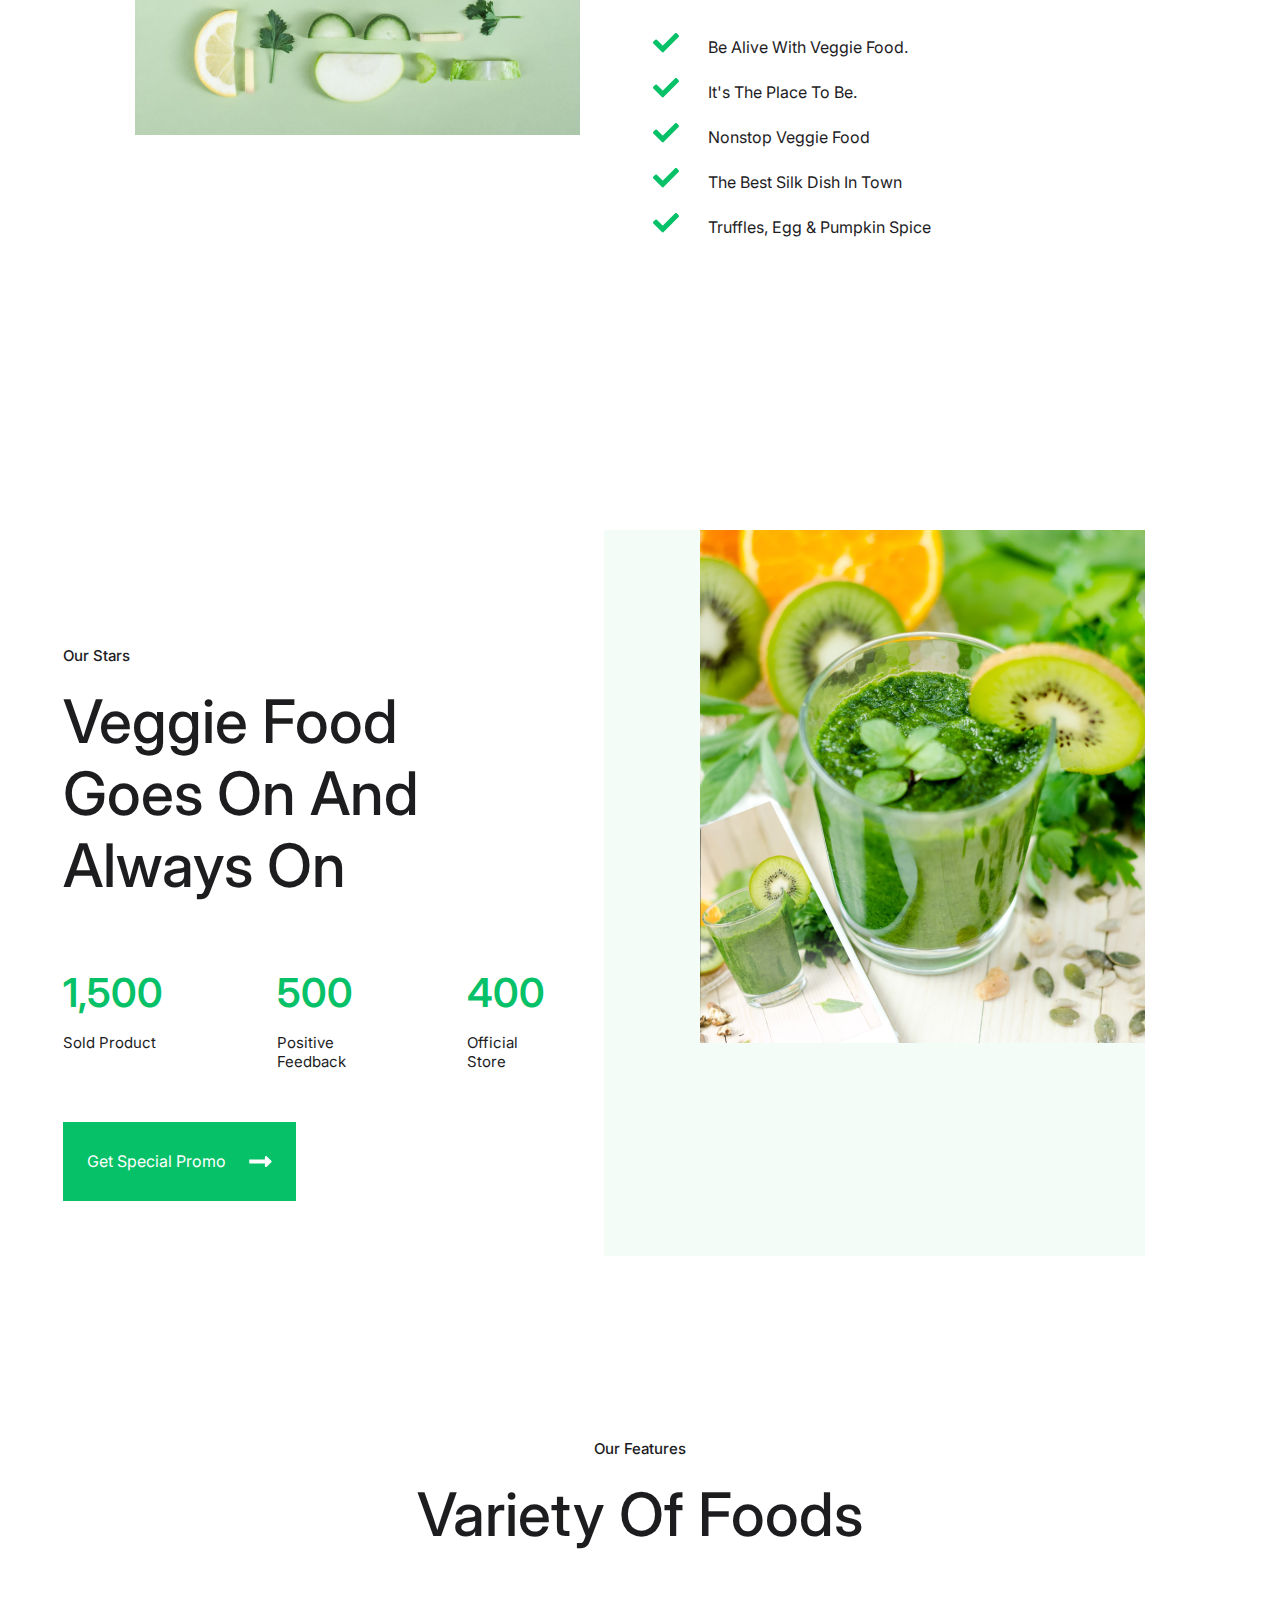
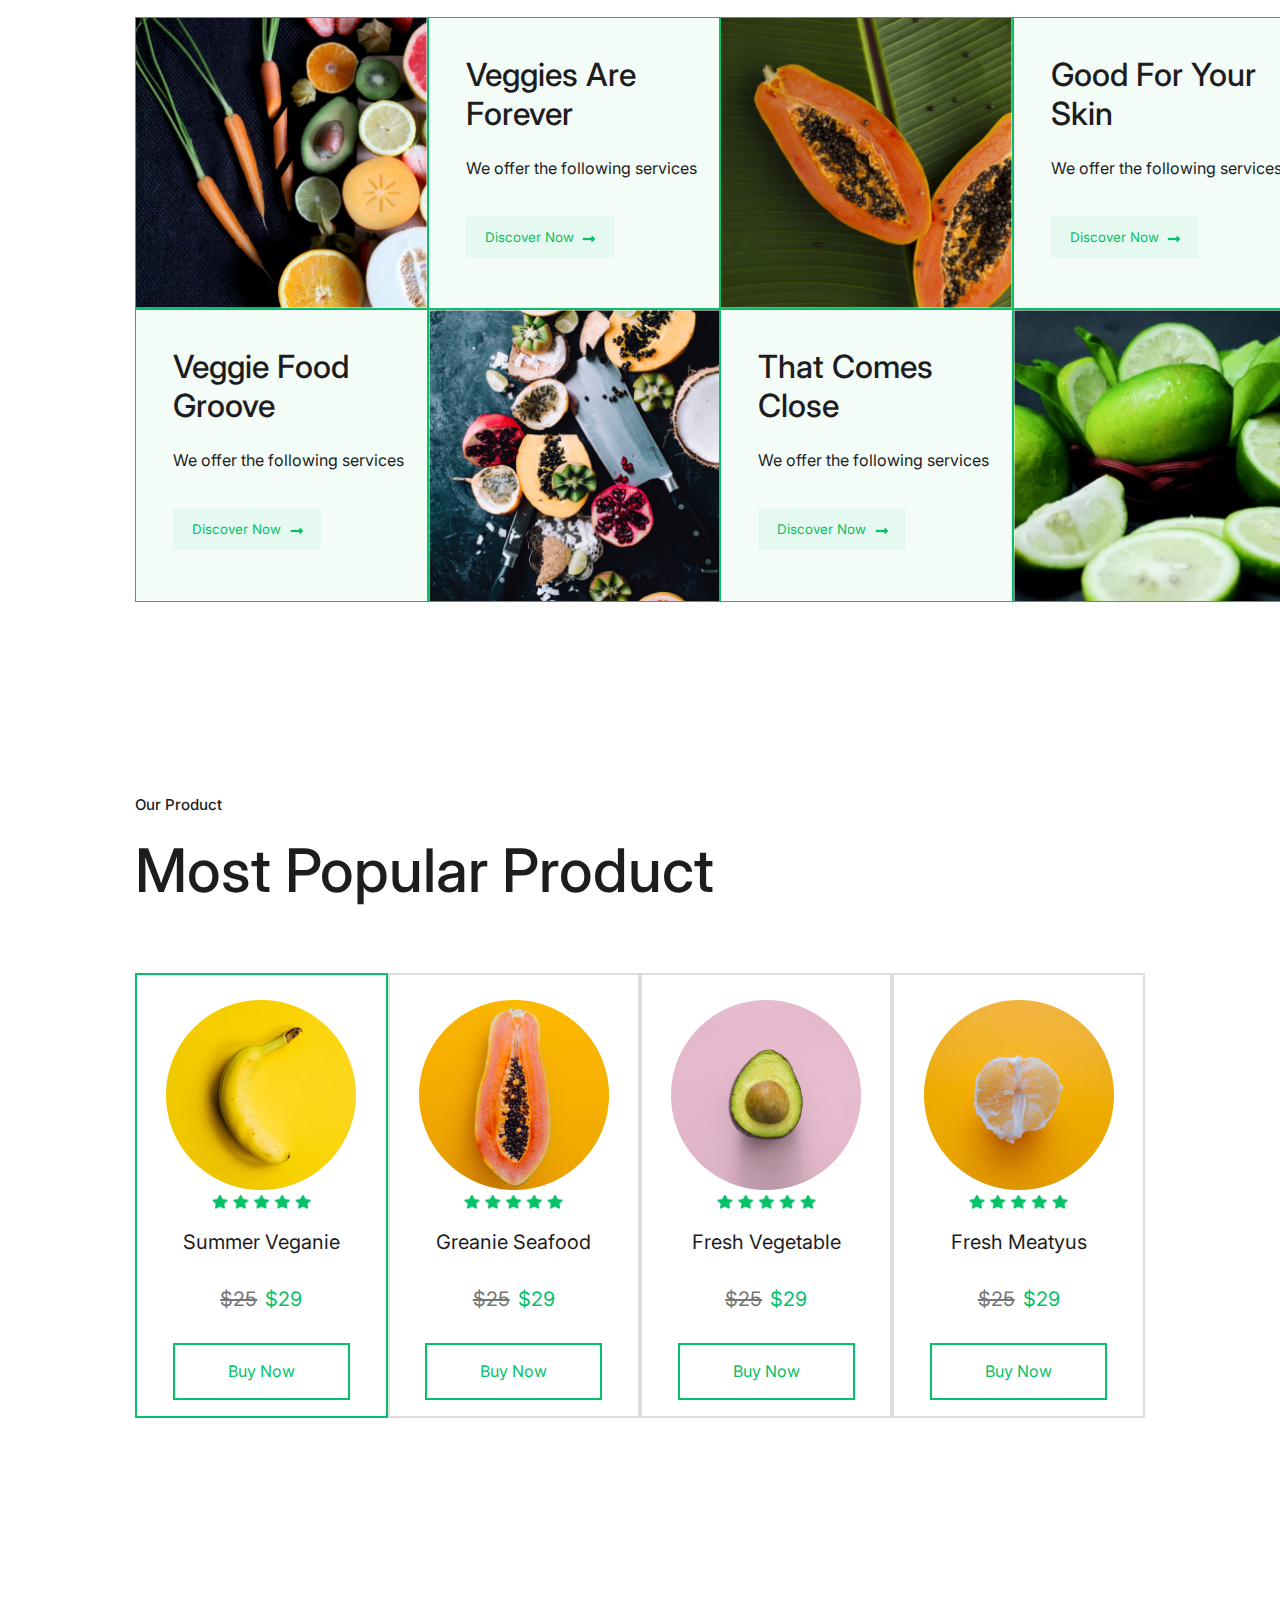
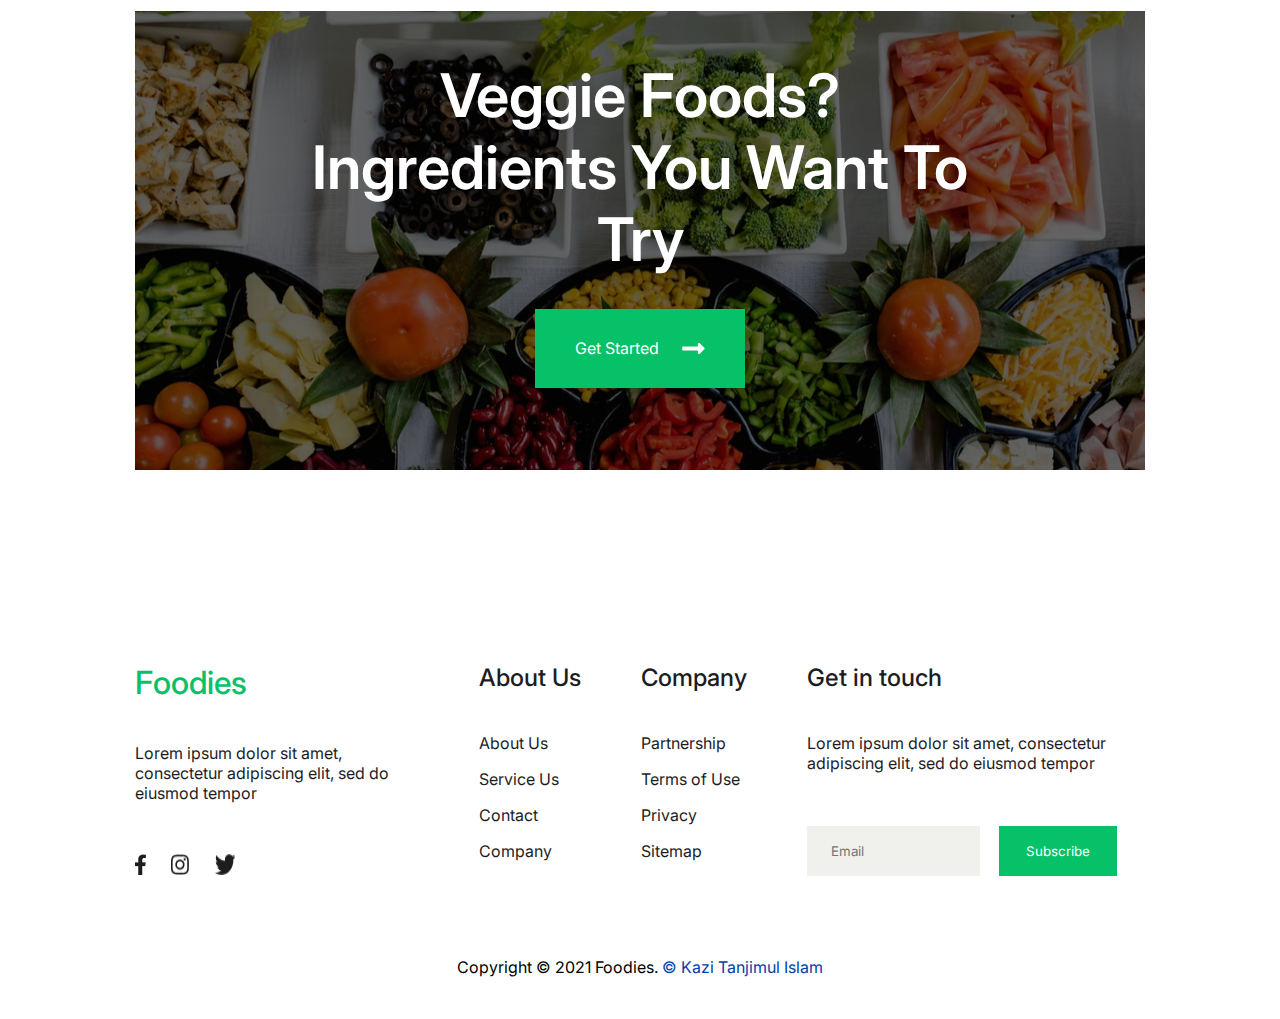
==== commit 37160f1e: "all done" ====
--- a/daily_task_06-09-2024/index.html
+++ b/daily_task_06-09-2024/index.html
@@ -22,6 +22,12 @@
     <div class="hero">
       <nav>
         <div class="logo">Foodies</div>
+        <div class="hamburgerBtn">
+          <span class="slice"></span>
+          <span class="slice"></span>
+          <span class="slice"></span>
+        </div>
+
         <div class="siteNavigation">
           <ul>
             <li>Home</li>
@@ -43,9 +49,9 @@
           <button>Get Started</button>
 
           <div class="brandLogos">
-            <img src="./assets/Group-1.png" alt="" />
-            <img src="./assets/Group-2.png" alt="" />
-            <img src="./assets/Group-3.png" alt="" />
+            <div><img src="./assets/Group-1.png" alt="" /></div>
+            <div><img src="./assets/Group-2.png" alt="" /></div>
+            <div><img src="./assets/Group-3.png" alt="" /></div>
           </div>
         </div>
 
@@ -53,7 +59,7 @@
           <div class="imageContainer">
             <img src="./assets/woman-cooking.png" alt="" id="cookingWoman" />
             <div>
-              <img src="./assets/Polcadot.png" alt="" id="dots" />
+              <!-- <img src="./assets/Polcadot.png" alt="" id="dots" /> -->
             </div>
           </div>
           <div>
@@ -268,6 +274,51 @@
     </div>
 
     <!-- ****************** Footer -->
-    <footer></footer>
+    <footer>
+      <div class="part1">
+        <h3 class="logo">Foodies</h3>
+        <p>
+          Lorem ipsum dolor sit amet, consectetur adipiscing elit, sed do
+          eiusmod tempor
+        </p>
+        <div class="socialIcons">
+          <img src="./assets/facebook-brands.png" alt="" />
+          <img src="./assets/instagram-brands.png" alt="" />
+          <img src="./assets/twitter-brands.png" alt="" />
+        </div>
+      </div>
+
+      <div class="part2">
+        <h3>About Us</h3>
+        <p>About Us</p>
+        <p>Service Us</p>
+        <p>Contact</p>
+        <p>Company</p>
+      </div>
+
+      <div class="part3">
+        <h3>Company</h3>
+        <p>Partnership</p>
+        <p>Terms of Use</p>
+        <p>Privacy</p>
+        <p>Sitemap</p>
+      </div>
+
+      <div class="part4">
+        <h3>Get in touch</h3>
+        <p>
+          Lorem ipsum dolor sit amet, consectetur adipiscing elit, sed do
+          eiusmod tempor
+        </p>
+
+        <div class="emailHolder">
+          <input type="email" name="" id="" placeholder="Email" />
+          <button>Subscribe</button>
+        </div>
+      </div>
+    </footer>
+
+    <div class="copyright">Copyright © 2021 Foodies. 
+      <span><a href="https://tanjim605.github.io/">© Kazi Tanjimul Islam</a></span></div>
   </body>
 </html>
--- a/daily_task_06-09-2024/style.css
+++ b/daily_task_06-09-2024/style.css
@@ -10,6 +10,7 @@
   padding: 0;
   font-family: Inter, sans-serif;
   z-index: 50;
+  box-sizing: border-box;
 }
 
 body {
@@ -35,6 +36,10 @@
   justify-content: space-between;
 }
 
+.hamburgerBtn {
+  visibility: hidden;
+}
+
 .logo {
   font-weight: 500;
   font-size: 2rem;
@@ -62,7 +67,7 @@
 /* ************************* hero styling start here */
 
 .hero {
-  height: 49.875rem;
+  /* height: 49.875rem; */
   max-width: var(--landingWidth);
   margin: 0 auto;
 }
@@ -119,8 +124,9 @@
 }
 
 .brandLogos {
-  width: 35rem;
-  display: flex;
+  /* width: 35rem; */
+  display: flex;
+
   justify-content: space-between;
   margin: 8.19rem 0 3.32rem 0;
   padding: 2.88rem 0;
@@ -160,7 +166,7 @@
 .features {
   max-width: var(--landingWidth);
   margin: 7.53rem auto;
-  height: 11.5625rem;
+  /* height: 11.5625rem; */
   flex-shrink: 0;
   border-top: 1.5px solid #70707026;
   border-bottom: 1.5px solid #70707026;
@@ -193,7 +199,7 @@
 .ourBenefit {
   max-width: var(--landingWidth);
   margin: 0 auto;
-  height: 38rem;
+  /* height: 38rem; */
   display: flex;
 }
 
@@ -206,6 +212,7 @@
 .benefitLeft img {
   display: flex;
   margin: 0 auto;
+  flex-shrink: 0;
 }
 
 .benefitRight {
@@ -253,14 +260,14 @@
 .ourStars {
   max-width: var(--landingWidth);
   margin: 11.44rem auto;
-  height: 38rem;
+  /* height: 38rem; */
   display: flex;
   flex-direction: row-reverse;
 }
 
 .starsRight {
   width: 33.8125rem;
-  height: 38rem;
+  /* height: 38rem; */
   background-color: var(--backgroundColor);
   flex-shrink: 0;
 }
@@ -269,7 +276,7 @@
   display: flex;
   margin-left: auto;
   width: 27.8125rem;
-  height: 32.0625rem;
+  /* height: 32.0625rem; */
   flex-shrink: 0;
 }
 
@@ -363,7 +370,8 @@
   flex-direction: column;
 }
 
-.third,.fourth{
+.third,
+.fourth {
   display: flex;
   flex-direction: row-reverse;
 }
@@ -394,8 +402,8 @@
   cursor: pointer;
 }
 
-.discoverNowBtn::after{
-  content: url('./assets/Icon-long-arrow-green-right.png');
+.discoverNowBtn::after {
+  content: url("./assets/Icon-long-arrow-green-right.png");
   margin-left: 0.55rem;
 }
 
@@ -541,3 +549,272 @@
 /* ************************* footer ad styling ends here */
 
 /* ************************* footer styling starts here */
+footer {
+  max-width: var(--landingWidth);
+  margin: 0 auto;
+  color: #1d1d1f;
+  display: flex;
+  justify-content: space-between;
+}
+.part1 {
+  width: 17.75rem;
+}
+
+.socialIcons{
+  margin-top: 3.23rem;
+  margin-right: 11.47rem;
+  /* width: 7.27rem; */
+  display: flex;
+  justify-content: space-between;
+}
+
+.part2,
+.part3 {
+  width: fit-content;
+}
+
+footer h3 {
+  font-size: 1.5rem;
+  font-weight: 500;
+  margin-bottom: 2.56rem;
+}
+
+footer p {
+  margin: 1rem auto;
+  font-size: 1rem;
+  font-weight: 400;
+}
+
+.part4 {
+  width: 21.125rem;
+}
+
+.part4 input{
+  height: 3.125rem;
+  width: 10.81rem;
+  flex-shrink: 0;
+  border: none;
+  background-color: #F0F1EC;
+  margin-right: 0.94rem;
+  margin-top: 2.31rem;
+  padding-left: 1.5rem;
+}
+
+.part4 button {
+  width: 7.375rem;
+  height: 3.125rem;
+  flex-shrink: 0;
+
+  background-color: var(--primaryColor);
+  color: #fff;
+  border: none;
+}
+
+.copyright {
+  width: fit-content;
+  margin: auto;
+  margin-top: 5rem;
+}
+
+a{
+  color: #0041a9;
+  text-decoration: none;
+}
+
+/* $$$$$$$$$$$$$$$$$$$$$$ responsive css starts here */
+@media (max-width: 1235px) {
+  body {
+    /* background-color: #000; */
+    margin: 1.5rem 1.69rem;
+  }
+
+  .siteNavigation {
+    display: none;
+  }
+
+  .hamburgerBtn {
+    visibility: visible;
+    width: 3.125rem;
+    height: 2.5625rem;
+    display: flex;
+    flex-direction: column;
+    justify-content: space-around;
+    align-items: center;
+  }
+
+  .slice {
+    width: 2.125rem;
+    height: 3px;
+    background: var(--primaryColor);
+  }
+
+  /* img{
+    width: 100%;
+  } */
+
+  .heroContent {
+    flex-direction: column;
+    font-size: 3.1875rem;
+    text-align: center;
+  }
+
+  .heroLeftSide,
+  .heroRightSide,
+  .heroContent button,
+  .heroContent h1,
+  .heroContent p {
+    width: 100%;
+  }
+
+  /* .heroContent h1,
+  .heroContent p {
+    /* width: calc(100vw - 2.5rem); 
+    width: 100%;
+  } */
+
+  .brandLogos {
+    flex-wrap: wrap;
+    justify-content: center;
+    margin: auto;
+    gap: 15px;
+  }
+
+  .brandLogos div {
+    margin: auto;
+  }
+
+  .features {
+    flex-wrap: wrap;
+    /* gap: 3.7rem; */
+    justify-content: center;
+    margin: 3.84rem auto;
+  }
+
+  .singleFeature {
+    flex-direction: column;
+    width: 50%;
+  }
+
+  .ourBenefit {
+    flex-direction: column;
+    text-align: center;
+  }
+
+  .benefitLeft,
+  .benefitRight {
+    width: 90%;
+  }
+
+  #cookingWoman,
+  .benefitLeft img,
+  .benefitRight img,
+  .starsRight img {
+    width: 100%;
+    margin: 0;
+  }
+
+  .benefitRight {
+    margin: 3.56rem auto;
+  }
+
+  .sectionPoints {
+    text-align: left;
+  }
+
+  .benefitLeft img {
+    margin: auto;
+  }
+
+  .ourStars {
+    flex-direction: column;
+    text-align: center;
+    margin-bottom: 8.06rem;
+  }
+
+  .starsLeft {
+    margin: 2.2rem auto;
+    width: 90%;
+  }
+
+  .starsRight{
+    width: 100%;
+  }
+
+  .productAndFeedback {
+    flex-direction: column;
+    text-align: center;
+    gap: 0rem;
+  }
+
+  .getPromoBtn {
+    width: 100%;
+  }
+
+  .featureContainer div {
+    flex-direction: column;
+    align-self: center;
+  }
+
+  .singleFoodFeature {
+    flex-direction: column;
+  }
+
+  .third,
+  .fourth {
+    flex-direction: row;
+  }
+
+  .ourProduct {
+    text-align: center;
+  }
+
+  .products {
+    flex-direction: column;
+    align-items: center;
+    gap: 2.44rem;
+  }
+
+  .footerAdText {
+    margin-left: auto;
+    margin-right: auto;
+  }
+
+  .beforeFooterAd button {
+    flex-shrink: 1;
+    margin: 3.25rem auto;
+    width: clamp(8.44rem, 90%, 13.125rem);
+  }
+
+  footer{
+    flex-direction: column;
+    align-items: center;
+    text-align: center;
+  }
+
+  footer div{
+    margin: 2.5rem auto;
+  }
+
+  .socialIcons{
+    margin: auto;
+    justify-content: space-around;
+  }
+
+  .emailHolder{
+    display: flex;
+    flex-direction: column;
+    gap: 0.62rem;
+  }
+
+  .emailHolder input,
+  .emailHolder button{
+    width: 100%;
+  }
+
+  .copyright{
+    display: flex;
+    flex-direction: column;
+    align-items: center;
+    gap: 15px;
+  }
+}
